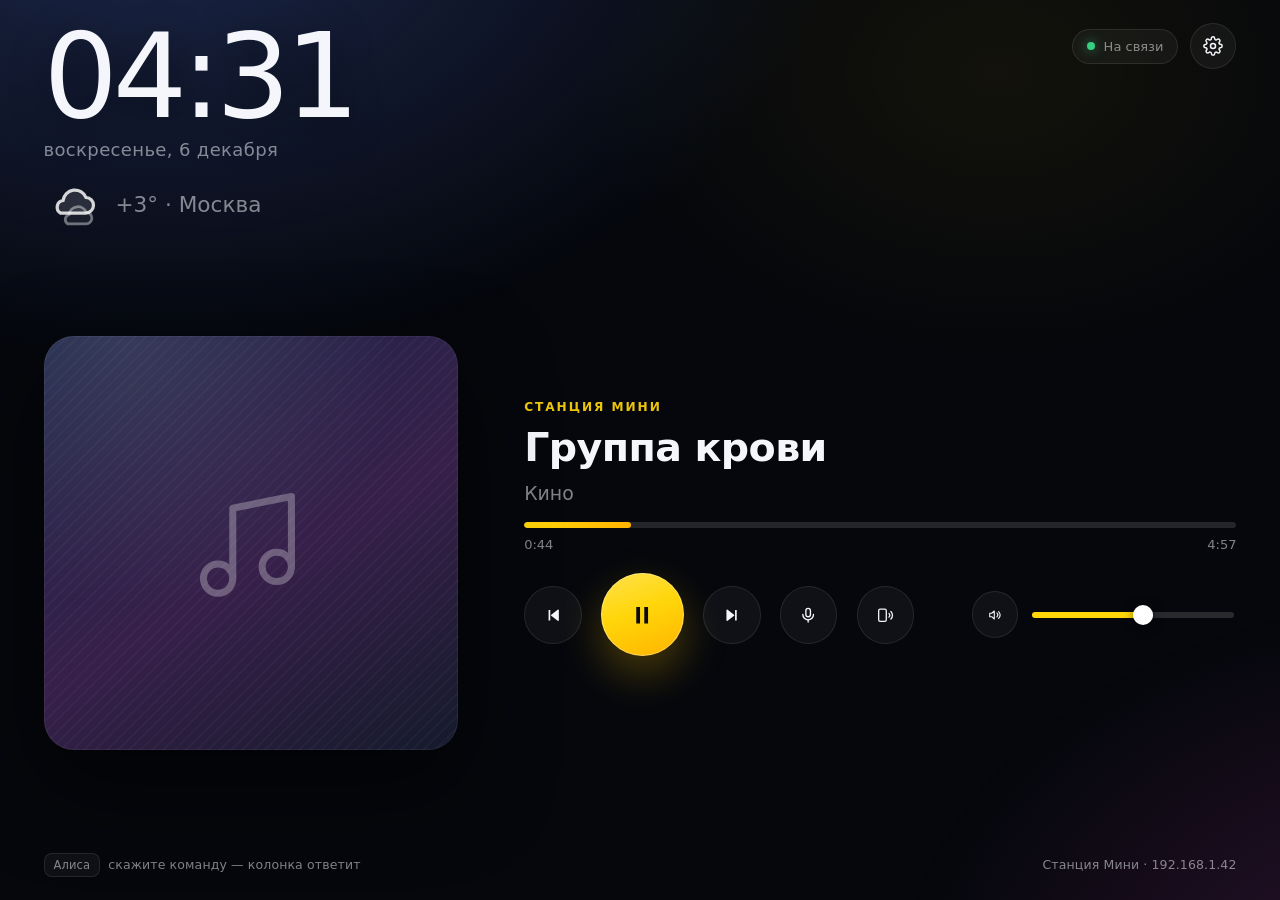
==== theos/index.html @ 94913837 "Add Theos build for iOS 9 (ubuntu runner)" ====
<!doctype html>
<html lang="ru">
<head>
<meta charset="utf-8">
<meta name="viewport" content="width=device-width, initial-scale=1, viewport-fit=cover">
<meta name="color-scheme" content="dark">
<title>Станция</title>
<style>
  :root {
    --bg: #05070c;
    --text: #f4f6fb;
    --muted: rgba(244, 246, 251, .52);
    --line: rgba(255, 255, 255, .09);
    --panel: rgba(255, 255, 255, .045);
    --accent: #ffd60a;
    --accent-2: #ffb300;
    --ok: #35d07f;
    --warn: #ffb020;
    --err: #ff5c5c;
  }
  * { -webkit-tap-highlight-color: transparent; }
  button:focus, input:focus, .round:focus, .iconbtn:focus { outline: none; }
  html, body {
    margin: 0; padding: 0; height: 100%; overflow: hidden;
    background: var(--bg); color: var(--text);
    font-family: -apple-system, "Roboto", "Segoe UI", system-ui, sans-serif;
    user-select: none; -webkit-user-select: none;
  }
  body::before {
    content: ""; position: fixed; inset: 0; pointer-events: none;
    background:
      radial-gradient(1100px 760px at 12% -12%, rgba(48, 68, 130, .55) 0%, transparent 62%),
      radial-gradient(900px 680px at 112% 112%, rgba(96, 36, 92, .45) 0%, transparent 60%),
      radial-gradient(700px 500px at 78% 8%, rgba(255, 214, 10, .06) 0%, transparent 60%);
  }
  /* ---------- weather background ---------- */
  .sky {
    position: fixed; left: 0; top: 0; right: 0; bottom: 0;
    overflow: hidden; pointer-events: none; z-index: 0;
    opacity: 1;
  }
  .sky > div { position: absolute; }
  .sky .sun, .sky .clouds, .sky .rainbox, .sky .snowbox,
  .sky .fogbox, .sky .flash { display: none; }
  .sky.w-sun .sun { display: block; }
  .sky.w-partly .sun, .sky.w-partly .clouds { display: block; }
  .sky.w-cloud .clouds { display: block; }
  .sky.w-rain .clouds, .sky.w-rain .rainbox { display: block; }
  .sky.w-thunder .clouds, .sky.w-thunder .rainbox, .sky.w-thunder .flash { display: block; }
  .sky.w-snow .clouds, .sky.w-snow .snowbox { display: block; }
  .sky.w-fog .fogbox { display: block; }

  .sun {
    width: 50vmax; height: 50vmax; right: -13vmax; top: -17vmax;
    border-radius: 50%;
    background: radial-gradient(circle, rgba(255, 214, 10, .40) 0%, rgba(255, 176, 0, .16) 38%, rgba(255, 176, 0, 0) 68%);
    animation: skySun 9s ease-in-out infinite;
  }
  @keyframes skySun {
    50% { transform: scale(1.07); opacity: .82; }
  }

  .cloud {
    position: absolute;
    width: 58vmax; height: 24vmax; border-radius: 50%;
    background: radial-gradient(ellipse at center,
      rgba(255, 255, 255, .22) 0%,
      rgba(255, 255, 255, .09) 52%,
      rgba(255, 255, 255, 0) 72%);
    animation: skyDrift linear infinite;
  }
  .c1 { top: 2%; left: -60vmax; animation-duration: 110s; }
  .c2 { top: 22%; left: -70vmax; animation-duration: 150s; animation-direction: reverse; opacity: .8; }
  .c3 { top: 46%; left: -65vmax; animation-duration: 190s; opacity: .65; }
  @keyframes skyDrift {
    from { transform: translateX(0); }
    to { transform: translateX(170vmax); }
  }

  .rainbox, .snowbox { left: 0; top: 0; right: 0; bottom: 0; }
  .drop {
    position: absolute; top: -18vh; width: 1.5px; height: 12vh;
    background: linear-gradient(180deg, rgba(150, 200, 255, 0), rgba(150, 200, 255, .55));
    animation: skyFall linear infinite;
  }
  @keyframes skyFall {
    from { transform: translateY(0); }
    to { transform: translateY(130vh); }
  }
  .flake {
    position: absolute; top: -6vh; width: 5px; height: 5px; border-radius: 50%;
    background: rgba(240, 248, 255, .85);
    box-shadow: 0 0 6px rgba(240, 248, 255, .45);
    animation: skySnow linear infinite;
  }
  @keyframes skySnow {
    from { transform: translate(0, 0); }
    to { transform: translate(3vw, 112vh); }
  }

  .fog {
    left: -25vw; width: 150vw; height: 26vh;
    background: linear-gradient(90deg,
      rgba(200, 210, 230, 0) 0%,
      rgba(200, 210, 230, .14) 45%,
      rgba(200, 210, 230, 0) 100%);
    animation: skyFog 26s ease-in-out infinite alternate;
  }
  .f1 { top: 18%; animation-duration: 22s; }
  .f2 { top: 42%; animation-duration: 34s; animation-direction: alternate-reverse; opacity: .7; }
  @keyframes skyFog {
    from { transform: translateX(-4vw); opacity: .45; }
    to { transform: translateX(4vw); opacity: .9; }
  }

  .flash {
    left: 0; top: 0; right: 0; bottom: 0;
    background: #ffffff;
    opacity: 0;
    animation: skyFlash 7.5s steps(1, end) infinite;
  }
  @keyframes skyFlash {
    0%, 90%, 100% { opacity: 0; }
    91% { opacity: .18; }
    92% { opacity: 0; }
    93% { opacity: .12; }
    94% { opacity: 0; }
  }

  .app {
    position: relative; z-index: 2; height: 100%; box-sizing: border-box;
    display: grid; grid-template-rows: auto 1fr auto;
    padding: clamp(18px, 2.6vh, 34px) clamp(20px, 3.4vw, 56px);
    gap: clamp(10px, 1.6vh, 22px);
  }
  /* ---------- header ---------- */
  header { display: flex; align-items: flex-start; justify-content: space-between; gap: 16px; }
  .clock {
    font-size: 104px;
    font-size: clamp(62px, 13vh, 150px); line-height: .92; font-weight: 200;
    letter-spacing: -.045em; font-variant-numeric: tabular-nums;
    text-shadow: 0 8px 40px rgba(0, 0, 0, .45);
  }
  /* ---------- варианты часов ---------- */
  .clock.neon {
    color: #8ef6ff; font-weight: 300; letter-spacing: .01em;
    text-shadow: 0 0 10px rgba(70, 230, 255, .9), 0 0 34px rgba(0, 150, 255, .55),
                 0 0 80px rgba(0, 90, 255, .35);
    animation: neonPulse 4.5s ease-in-out infinite;
  }
  @keyframes neonPulse {
    50% {
      text-shadow: 0 0 14px rgba(120, 245, 255, 1), 0 0 46px rgba(0, 170, 255, .7),
                   0 0 110px rgba(0, 110, 255, .45);
    }
  }
  .clock.mono {
    font-family: "Droid Sans Mono", "Courier New", monospace;
    font-weight: 400; letter-spacing: .06em; color: #c8ffe0;
    text-shadow: 0 0 16px rgba(80, 255, 170, .45);
  }
  .clock.stack { line-height: .78; letter-spacing: -.05em; }
  .clock.stack .stack-m {
    display: block; font-size: .52em; letter-spacing: .02em;
    color: #9fb2cc; margin-top: .06em;
  }
  .clock.flip { display: flex; align-items: center; letter-spacing: 0; margin-bottom: 6px; }
  .clock.flip .flipcard {
    display: inline-block; padding: .04em .13em .08em; border-radius: 14px;
    background: linear-gradient(180deg, #232c3d 0%, #121824 52%, #0b0f17 53%, #161d29 100%);
    border: 1px solid rgba(255, 255, 255, .14);
    box-shadow: inset 0 1px 0 rgba(255, 255, 255, .18), 0 12px 30px rgba(0, 0, 0, .5);
    animation: flipIn .55s ease-out;
  }
  .clock.flip .flipsep { padding: 0 .06em; color: #8b9bb4; }
  @keyframes flipIn {
    from { transform: rotateX(-88deg); opacity: .2; }
    to { transform: rotateX(0); opacity: 1; }
  }
  /* ---------- размер и положение блока времени ---------- */
  header { position: relative; }
  body.pos-center header { -webkit-justify-content: center; justify-content: center; }
  body.pos-center header .topright { position: absolute; right: 0; top: 0; }
  body.pos-center .timebox { text-align: center; }
  body.pos-center .timebox .weather { -webkit-justify-content: center; justify-content: center; }
  body.pos-right header { -webkit-flex-direction: row-reverse; flex-direction: row-reverse; }
  body.pos-right .timebox { text-align: right; }
  body.pos-right .timebox .weather { -webkit-justify-content: flex-end; justify-content: flex-end; }

  body.size-s .timebox .clock { font-size: clamp(44px, 8.4vh, 92px); }
  body.size-l .timebox .clock { font-size: clamp(78px, 17vh, 190px); }
  body.size-s .timebox .date { font-size: clamp(13px, 1.7vh, 17px); }
  body.size-l .timebox .date { font-size: clamp(17px, 2.3vh, 24px); }
  body.size-s .timebox .weather { font-size: clamp(15px, 2vh, 21px); }
  body.size-l .timebox .weather { font-size: clamp(20px, 3vh, 32px); }
  body.size-s .timebox .wicon { width: 48px; height: 48px; }
  body.size-l .timebox .wicon { width: 78px; height: 78px; }
  body.size-s .timebox .clock.flip { font-size: clamp(40px, 7vh, 70px); }
  body.size-l .timebox .clock.flip { font-size: clamp(60px, 11vh, 120px); }
  body.size-s .timebox .clock.stack { font-size: clamp(40px, 8vh, 80px); }
  body.size-l .timebox .clock.stack { font-size: clamp(60px, 12vh, 130px); }

  .chips { display: flex; flex-wrap: wrap; margin: -4px; }  .chip {
    margin: 4px; padding: 9px 16px; border-radius: 999px; cursor: pointer;
    border: 1px solid rgba(255, 255, 255, .16);
    background: rgba(255, 255, 255, .05); color: #e6edf7;
    font: inherit; font-size: 14px;
  }
  .chip.active { background: #ffd60a; border-color: #ffd60a; color: #1b1400; font-weight: 600; }
  .date { margin-top: 8px; color: var(--muted); font-size: clamp(15px, 2vh, 21px); letter-spacing: .02em; }
  .weather { margin-top: 14px; display: flex; align-items: center; gap: 12px; color: var(--muted); font-size: clamp(17px, 2.4vh, 26px); }
  .wicon { width: 60px; height: 60px; flex: none; display: block; }
  .wicon svg { width: 100%; height: 100%; overflow: visible; }
  .wicon .rays { transform-box: view-box; transform-origin: 12px 12px; animation: w-spin 26s linear infinite; }
  .wicon .cloud { transform-box: view-box; transform-origin: 12px 12px; animation: w-float 6s ease-in-out infinite alternate; }
  .wicon .cloud2 { transform-box: view-box; transform-origin: 12px 12px; animation: w-float 8s ease-in-out infinite alternate-reverse; }
  .wicon .drop { animation: w-drop 1.4s linear infinite; }
  .wicon .flake { animation: w-fall 3.2s linear infinite; }
  .wicon .bolt { animation: w-flash 2.6s steps(1, end) infinite; }
  .wicon .mist { animation: w-mist 7s ease-in-out infinite alternate; }
  @keyframes w-spin { to { transform: rotate(360deg); } }
  @keyframes w-float { from { transform: translateY(0); } to { transform: translateY(1.4px); } }
  @keyframes w-drop {
    0% { transform: translateY(-1px); opacity: 0; }
    25% { opacity: 1; }
    100% { transform: translateY(3.5px); opacity: 0; }
  }
  @keyframes w-fall {
    0% { transform: translateY(-1.5px); opacity: 0; }
    30% { opacity: 1; }
    100% { transform: translateY(4px); opacity: 0; }
  }
  @keyframes w-flash { 0%, 55%, 100% { opacity: .2; } 60%, 72% { opacity: 1; } }
  @keyframes w-mist { from { transform: translateX(-1.6px); opacity: .45; } to { transform: translateX(1.6px); opacity: .9; } }
  .topright { display: flex; align-items: center; gap: 12px; }
  .pill {
    display: flex; align-items: center; gap: 9px;
    padding: 9px 14px; border-radius: 999px;
    background: var(--panel); border: 1px solid var(--line);
    font-size: 13px; color: var(--muted); white-space: nowrap;
  }
  .dot { width: 8px; height: 8px; border-radius: 50%; background: #666; box-shadow: 0 0 0 3px rgba(255,255,255,.04); }
  .dot.ready { background: var(--ok); box-shadow: 0 0 12px rgba(53, 208, 127, .7); }
  .dot.busy { background: var(--warn); animation: pulse 1.4s infinite; }
  .dot.err { background: var(--err); }
  @keyframes pulse { 50% { opacity: .35; } }
  .iconbtn {
    width: 46px; height: 46px; border-radius: 50%;
    border: 1px solid var(--line); background: var(--panel); color: var(--text);
    display: grid; place-items: center; cursor: pointer;
    transition: background .2s, transform .12s;
  }
  .iconbtn:active { transform: scale(.93); }
  /* ---------- main ---------- */
  main {
    display: grid; grid-template-columns: minmax(220px, 36%) 1fr;
    gap: clamp(22px, 4vw, 64px); align-items: center; min-height: 0;
    align-content: center;
  }
  .cover {
    position: relative;
    width: 360px;
    width: min(46vh, 44vw, 420px);
    height: 360px;
    height: min(46vh, 44vw, 420px);
    border-radius: clamp(18px, 2.4vw, 30px); overflow: hidden;
    background: linear-gradient(150deg, #1c2547 0%, #37204a 55%, #151a2c 100%);
    box-shadow: 0 34px 90px rgba(0, 0, 0, .6), inset 0 0 0 1px rgba(255,255,255,.05);
    justify-self: start;
  }
  .cover img { position: absolute; inset: 0; width: 100%; height: 100%; object-fit: cover; display: none; }
  .cover .ph {
    position: absolute; inset: 0; display: grid; place-items: center;
    background:
      radial-gradient(120% 120% at 20% 0%, rgba(255,255,255,.10), transparent 55%),
      repeating-linear-gradient(135deg, rgba(255,255,255,.028) 0 2px, transparent 2px 8px);
  }
  .cover .ph svg { width: 34%; height: 34%; opacity: .28; }
  .info { display: flex; flex-direction: column; gap: clamp(10px, 1.4vh, 18px); min-width: 0; max-width: 820px; }
  .device {
    color: var(--accent); font-size: clamp(11px, 1.35vh, 14px); font-weight: 700;
    letter-spacing: .16em; text-transform: uppercase; opacity: .92;
    white-space: nowrap; overflow: hidden; text-overflow: ellipsis;
  }
  h1 {
    margin: 0; font-size: clamp(26px, 4.4vh, 50px); line-height: 1.08; font-weight: 700;
    letter-spacing: -.015em;
    display: -webkit-box; -webkit-line-clamp: 2; -webkit-box-orient: vertical; overflow: hidden;
  }
  .artist {
    color: var(--muted); font-size: clamp(15px, 2.1vh, 23px);
    white-space: nowrap; overflow: hidden; text-overflow: ellipsis;
  }
  .progress { margin-top: clamp(2px, .6vh, 10px); }
  .bar { height: 6px; border-radius: 999px; background: rgba(255,255,255,.12); overflow: hidden; }
  #fill { height: 100%; width: 0; border-radius: 999px; background: linear-gradient(90deg, var(--accent), var(--accent-2)); transition: width .25s linear; }
  .times { display: flex; justify-content: space-between; margin-top: 9px; color: var(--muted); font-size: 13px; font-variant-numeric: tabular-nums; }
  .controls { display: flex; align-items: center; gap: clamp(12px, 1.5vw, 22px); margin-top: clamp(4px, 1vh, 12px); }
  .round {
    width: 60px; height: 60px;
    width: clamp(52px, 6.4vh, 72px); height: clamp(52px, 6.4vh, 72px);
    border-radius: 50%;
    border: 1px solid var(--line); background: var(--panel); color: var(--text);
    display: grid; place-items: center; cursor: pointer;
    transition: transform .1s ease, background .2s ease, border-color .2s;
  }
  .round:hover { background: rgba(255,255,255,.08); }
  .round:active { transform: scale(.93); }
  .round svg { width: 42%; height: 42%; }
  .round.primary {
    width: 88px; height: 88px;
    width: clamp(72px, 9.2vh, 104px); height: clamp(72px, 9.2vh, 104px); border: none;
    background: linear-gradient(160deg, #ffe14d, var(--accent) 45%, var(--accent-2));
    color: #0a0a0a; box-shadow: 0 18px 44px rgba(255, 198, 0, .28), inset 0 0 0 1px rgba(255,255,255,.35);
  }
  .round.primary svg { width: 40%; height: 40%; }
  .round.live {
    border-color: rgba(255, 214, 10, .65);
    box-shadow: 0 0 0 2px rgba(255, 214, 10, .22);
    animation: micpulse 1.5s ease-in-out infinite;
  }
  .round.active {
    border-color: rgba(255, 214, 10, .6);
    color: var(--accent);
    background: rgba(255, 214, 10, .08);
  }
  @keyframes micpulse {
    50% { box-shadow: 0 0 0 9px rgba(255, 214, 10, .05); }
  }
  .voice-hint { min-height: 16px; margin-top: 2px; color: var(--muted); font-size: 12.5px; letter-spacing: .01em;
    white-space: nowrap; overflow: hidden; text-overflow: ellipsis; }
  .volume { display: flex; align-items: center; gap: 12px; margin-left: clamp(18px, 3vw, 44px); flex: 1; max-width: 300px; min-width: 140px; }
  .volume .round { width: 48px; height: 48px; width: clamp(44px, 5.2vh, 54px); height: clamp(44px, 5.2vh, 54px); flex: none; }
  input[type=range] {
    -webkit-appearance: none; appearance: none; flex: 1; height: 6px; border-radius: 999px;
    background: linear-gradient(90deg, var(--accent) 0%, var(--accent) var(--v, 50%), rgba(255,255,255,.14) var(--v, 50%));
    outline: none;
  }
  input[type=range]::-webkit-slider-thumb {
    -webkit-appearance: none; width: 20px; height: 20px; border-radius: 50%;
    background: #fff; box-shadow: 0 2px 12px rgba(0,0,0,.55); cursor: pointer;
  }
  footer { display: flex; align-items: center; justify-content: space-between; gap: 16px; color: var(--muted); font-size: 12.5px; letter-spacing: .01em; }
  .hint { display: flex; align-items: center; gap: 8px; }
  .kbd { padding: 4px 9px; border-radius: 8px; border: 1px solid var(--line); background: var(--panel); font-size: 11.5px; }
  /* ---------- settings ---------- */
  .overlay {
    position: fixed; inset: 0; z-index: 20; display: grid; place-items: center;
    background: rgba(4, 6, 11, .78); backdrop-filter: blur(18px); padding: 20px;
    opacity: 0; pointer-events: none; transition: opacity .18s ease;
  }
  .overlay.open { opacity: 1; pointer-events: auto; }
  .panel {
    position: relative;
    width: min(700px, 94vw); max-height: 90vh; overflow: auto;
    background: #0b0f17; border: 1px solid var(--line); border-radius: 26px;
    padding: clamp(20px, 3vw, 32px); box-shadow: 0 40px 120px rgba(0,0,0,.7);
  }
  .panel h2 { margin: 0 0 4px; font-size: 22px; letter-spacing: -.01em; padding-right: 130px; }
  .panel > p { padding-right: 130px; }
  .panel p { color: var(--muted); font-size: 13.5px; line-height: 1.5; margin: 6px 0 0; }
  .field { margin-top: 18px; }
  .field label { display: block; font-size: 12px; letter-spacing: .1em; text-transform: uppercase; color: var(--muted); margin-bottom: 8px; }
  .field input {
    width: 100%; box-sizing: border-box; padding: 13px 14px; border-radius: 14px;
    border: 1px solid var(--line); background: rgba(255,255,255,.04); color: var(--text);
    font-size: 14px; font-family: ui-monospace, "SF Mono", Consolas, monospace; outline: none;
  }
  .field input:focus { border-color: rgba(255, 214, 10, .5); }
  .row { display: flex; gap: 10px; margin-top: 12px; flex-wrap: wrap; }
  .btn {
    padding: 12px 18px; border-radius: 13px; border: 1px solid var(--line);
    background: rgba(255,255,255,.05); color: var(--text); font-size: 14px; cursor: pointer;
    transition: background .2s, transform .1s;
  }
  .btn:active { transform: scale(.97); }
  .btn.accent { background: linear-gradient(160deg, #ffe14d, var(--accent)); color: #111; border: none; font-weight: 700; }
  .btn.ghost { background: transparent; }
  .devices { margin-top: 14px; display: flex; flex-direction: column; gap: 8px; }
  .dev {
    display: flex; align-items: center; justify-content: space-between; gap: 12px;
    padding: 13px 15px; border-radius: 14px; border: 1px solid var(--line);
    background: rgba(255,255,255,.03); cursor: pointer;
  }
  .dev:hover { background: rgba(255,255,255,.06); }
  .dev .nm { font-size: 14.5px; }
  .dev .pl { color: var(--muted); font-size: 12px; margin-top: 3px; }
  .dev .go { color: var(--accent); font-size: 13px; font-weight: 600; }
  .statusline { margin-top: 16px; font-size: 12.5px; color: var(--muted); line-height: 1.6; font-family: ui-monospace, Consolas, monospace; word-break: break-all; white-space: pre-line; }
  .divider { height: 1px; background: var(--line); margin: 22px 0 6px; }
  .close { position: absolute; top: 18px; right: 18px; }
  @media (max-height: 840px) {
    .panel { padding: 16px 22px; border-radius: 20px; max-height: calc(100vh - 44px); }
    .panel > p { display: none; }
    .panel h2 { font-size: 19px; }
    .panel p { font-size: 12px; }
    .field { margin-top: 8px; }
    .field label { margin-bottom: 4px; font-size: 10.5px; }
    .field input { padding: 8px 12px; }
    .btn { padding: 9px 14px; }
    .row { margin-top: 8px; }
    .devices { gap: 5px; margin-top: 8px; }
    .dev { padding: 8px 12px; }
    .statusline { margin-top: 8px; font-size: 11px; }
    .divider { margin: 10px 0 2px; }
  }
  @media (max-aspect-ratio: 1/1) {
    main {
      grid-template-columns: 1fr; grid-template-rows: auto auto;
      gap: 22px; align-content: center; align-items: center; justify-items: center;
    }
    .cover { width: min(30vh, 54vw); height: min(30vh, 54vw); justify-self: center; }
    .info { width: 100%; max-width: 640px; }
    .volume { max-width: none; }
    footer { display: none; }
  }
</style>
<link rel="stylesheet" href="legacy.css">
<script>
(function () {
  var ok = false;
  try { ok = !!(window.CSS && CSS.supports && CSS.supports("display", "grid")); } catch (e) { }
  if (!ok || /[?&]legacy=1/.test(location.search)) document.documentElement.className += " legacy";
})();
</script>
</head>
<body>
<div class="sky w-none" id="sky">
  <div class="sun"></div>
  <div class="clouds">
    <div class="cloud c1"></div>
    <div class="cloud c2"></div>
    <div class="cloud c3"></div>
  </div>
  <div class="rainbox" id="rainbox"></div>
  <div class="snowbox" id="snowbox"></div>
  <div class="fogbox">
    <div class="fog f1"></div>
    <div class="fog f2"></div>
  </div>
  <div class="flash"></div>
</div>
<div class="app">
  <header>
    <div class="timebox">
      <div class="clock" id="clock">00:00</div>
      <div class="date" id="date">—</div>
      <div class="weather" id="weather" style="display:none">
        <span class="wicon" id="wIco"></span><span id="wText"></span>
      </div>
    </div>
    <div class="topright">
      <div class="pill"><span class="dot" id="dot"></span><span id="statusText">Запуск…</span></div>
      <button class="iconbtn" id="gear" aria-label="Настройки">
        <svg width="20" height="20" viewBox="0 0 24 24" fill="none" stroke="currentColor" stroke-width="1.8" stroke-linecap="round" stroke-linejoin="round">
          <circle cx="12" cy="12" r="3"></circle>
          <path d="M19.4 15a1.65 1.65 0 0 0 .33 1.82l.06.06a2 2 0 1 1-2.83 2.83l-.06-.06a1.65 1.65 0 0 0-1.82-.33 1.65 1.65 0 0 0-1 1.51V21a2 2 0 1 1-4 0v-.09A1.65 1.65 0 0 0 9 19.4a1.65 1.65 0 0 0-1.82.33l-.06.06a2 2 0 1 1-2.83-2.83l.06-.06a1.65 1.65 0 0 0 .33-1.82 1.65 1.65 0 0 0-1.51-1H3a2 2 0 1 1 0-4h.09A1.65 1.65 0 0 0 4.6 9a1.65 1.65 0 0 0-.33-1.82l-.06-.06a2 2 0 1 1 2.83-2.83l.06.06a1.65 1.65 0 0 0 1.82.33H9a1.65 1.65 0 0 0 1-1.51V3a2 2 0 1 1 4 0v.09a1.65 1.65 0 0 0 1 1.51 1.65 1.65 0 0 0 1.82-.33l.06-.06a2 2 0 1 1 2.83 2.83l-.06.06a1.65 1.65 0 0 0-.33 1.82V9a1.65 1.65 0 0 0 1.51 1H21a2 2 0 1 1 0 4h-.09a1.65 1.65 0 0 0-1.51 1z"></path>
        </svg>
      </button>
    </div>
  </header>

  <main>
    <div class="cover">
      <div class="ph" id="ph">
        <svg viewBox="0 0 24 24" fill="none" stroke="white" stroke-width="1.2" stroke-linecap="round" stroke-linejoin="round">
          <path d="M9 18V6l10-2v12"></path>
          <circle cx="6.5" cy="18" r="2.5"></circle>
          <circle cx="16.5" cy="16" r="2.5"></circle>
        </svg>
      </div>
      <img id="cover" alt="">
    </div>

    <section class="info">
      <div class="device" id="deviceName">Яндекс Станция</div>
      <h1 id="title">Ничего не играет</h1>
      <div class="artist" id="artist">Скажите «Алиса, включи музыку»</div>

      <div class="progress">
        <div class="bar"><div id="fill"></div></div>
        <div class="times"><span id="pos">0:00</span><span id="dur">0:00</span></div>
      </div>

      <div class="controls">
        <button class="round" id="prev" aria-label="Предыдущий трек">
          <svg viewBox="0 0 24 24" fill="currentColor"><path d="M6 5h2.2v14H6zM19.5 5.6v12.8c0 .8-.9 1.3-1.6.8l-8.4-6.4a1 1 0 0 1 0-1.6l8.4-6.4c.7-.5 1.6 0 1.6.8z"/></svg>
        </button>
        <button class="round primary" id="play" aria-label="Играть или пауза">
          <svg id="icoPlay" viewBox="0 0 24 24" fill="currentColor"><path d="M8 5.3v13.4c0 .9 1 1.4 1.7.9l10-6.7a1.1 1.1 0 0 0 0-1.8l-10-6.7A1.1 1.1 0 0 0 8 5.3z"/></svg>
          <svg id="icoPause" viewBox="0 0 24 24" fill="currentColor" style="display:none"><path d="M7 5h3.2v14H7zM13.8 5H17v14h-3.2z"/></svg>
        </button>
        <button class="round" id="next" aria-label="Следующий трек">
          <svg viewBox="0 0 24 24" fill="currentColor"><path d="M15.8 5H18v14h-2.2zM4.5 5.6v12.8c0 .8.9 1.3 1.6.8l8.4-6.4a1 1 0 0 0 0-1.6L6.1 4.8c-.7-.5-1.6 0-1.6.8z"/></svg>
        </button>
        <button class="round" id="mic" aria-label="Голосовая команда">
          <svg viewBox="0 0 24 24" fill="none" stroke="currentColor" stroke-width="1.8" stroke-linecap="round" stroke-linejoin="round">
            <rect x="9" y="3" width="6" height="11" rx="3"></rect>
            <path d="M5 11a7 7 0 0 0 14 0"></path>
            <path d="M12 18v3"></path>
          </svg>
        </button>
        <button class="round" id="route" aria-label="Звук: колонка или планшет">
          <svg viewBox="0 0 24 24" fill="none" stroke="currentColor" stroke-width="1.7" stroke-linecap="round" stroke-linejoin="round">
            <rect x="3.5" y="4" width="10" height="16" rx="2"></rect>
            <path d="M17 9.5a3.5 3.5 0 0 1 0 5"></path>
            <path d="M19.5 7a7 7 0 0 1 0 10"></path>
          </svg>
        </button>

        <div class="volume">
          <button class="round" id="mute" aria-label="Выключить звук">
            <svg viewBox="0 0 24 24" fill="none" stroke="currentColor" stroke-width="1.9" stroke-linecap="round" stroke-linejoin="round">
              <path d="M11 5 6.5 9H3v6h3.5L11 19z"></path>
              <path d="M15.5 8.5a5 5 0 0 1 0 7"></path>
              <path d="M18.5 6a9 9 0 0 1 0 12" id="wave2"></path>
            </svg>
          </button>
          <input id="vol" type="range" min="0" max="100" value="50" aria-label="Громкость">
        </div>
      </div>
      <div class="voice-hint" id="voiceHint"></div>
    </section>
  </main>

  <footer>
    <div class="hint"><span class="kbd">Алиса</span><span id="hintText">скажите команду — колонка ответит</span></div>
    <div id="netInfo">—</div>
  </footer>
</div>

<div class="overlay" id="overlay">
  <div class="panel">
    <button class="btn ghost close" id="closeOverlay">Закрыть</button>
    <h2>Подключение</h2>
    <p>Пульт работает напрямую с колонкой по локальной сети. Нужен OAuth-токен Яндекса — он хранится только на планшете.</p>

    <div class="field">
      <label>Токен доступа</label>
      <input id="tokenInput" type="password" placeholder="вставьте access_token" autocomplete="off" spellcheck="false">
      <div class="row">
        <button class="btn" id="openOauth">Открыть страницу Яндекса</button>
        <button class="btn accent" id="saveToken">Сохранить токен</button>
      </div>
      <p>После входа скопируйте из адресной строки значение после <b>access_token=</b> до <b>&amp;</b>.</p>
    </div>

    <div class="divider"></div>

    <div class="field">
      <label>Колонка</label>
      <div class="devices" id="devices"></div>
      <div class="row">
        <button class="btn" id="refresh">Обновить список</button>
        <button class="btn ghost" id="showHost">IP вручную</button>
      </div>
    </div>

    <div class="field hostblock" id="hostBlock" style="display:none">
      <label>IP-адрес колонки</label>
      <input id="hostInput" type="text" placeholder="192.168.1.42" autocomplete="off" spellcheck="false">
      <div class="row">
        <button class="btn" id="saveHost">Сохранить адрес</button>
        <button class="btn ghost" id="autoHost">Искать автоматически</button>
      </div>
    </div>

    <div class="field">
      <label>Город для погоды</label>
      <input id="cityInput" type="text" placeholder="определять автоматически" autocomplete="off" spellcheck="false">
      <div class="row">
        <button class="btn" id="saveCity">Сохранить город</button>
      </div>
    </div>

    <div class="field">
      <label>Стиль часов</label>
      <div class="chips" id="clockChips">
        <button class="chip" data-clock="classic">Классика</button>
        <button class="chip" data-clock="neon">Неон</button>
        <button class="chip" data-clock="mono">Моно</button>
        <button class="chip" data-clock="stack">Вертикальные</button>
        <button class="chip" data-clock="flip">Флип</button>
      </div>
    </div>

    <div class="field">
      <label>Размер часов</label>
      <div class="chips" id="sizeChips">
        <button class="chip" data-size="s">Мелкий</button>
        <button class="chip" data-size="m">Средний</button>
        <button class="chip" data-size="l">Крупный</button>
      </div>
    </div>

    <div class="field">
      <label>Расположение</label>
      <div class="chips" id="posChips">
        <button class="chip" data-pos="left">Слева</button>
        <button class="chip" data-pos="center">По центру</button>
        <button class="chip" data-pos="right">Справа</button>
      </div>
    </div>

    <div class="field">
      <label>Голос</label>
      <div class="row">
        <button class="btn" id="wakeBtn">Слушать «Алису» постоянно</button>
      </div>
      <div class="row" id="quickCmds">
        <button class="btn" data-cmd="включи видео">Видео</button>
        <button class="btn" data-cmd="пауза">Пауза</button>
        <button class="btn" data-cmd="продолжи">Продолжи</button>
        <button class="btn" data-cmd="громче">Громче</button>
        <button class="btn" data-cmd="тише">Тише</button>
      </div>
      <p>Планшет слушает микрофоном и отправляет команды колонке — как будто вы сказали их Алисе.</p>
    </div>

    <div class="field">
      <label>Команда Алисе текстом</label>
      <input id="cmdInput" type="text" placeholder="например, включи видео" autocomplete="off" spellcheck="false">
      <div class="row">
        <button class="btn" id="sendCmd">Отправить</button>
      </div>
    </div>

    <div class="statusline" id="statusline">—</div>
  </div>
</div>

<script>
(function () {
  "use strict";
  var bridge = window.Station || null;
  var mockMode = !bridge || /[?&]mock=1/.test(location.search);

  // ------------------------------------------------------------- mock
  var mockPos = 42, mockAt = Date.now();
  var mockState = {
    status: "ready", error: "", tokenSet: true, deviceId: "mock-device",
    deviceName: "Станция Мини", host: "192.168.1.42", playing: true, volume: 0.55,
    title: "Группа крови", artist: "Кино", cover: "",
    progress: mockPos, duration: 297, alice: "IDLE",
    weather: { ok: true, temp: 3, code: 119, city: "Москва", manualCity: "" },
    voice: { status: "ready", progress: 100, error: "", partial: "", listening: false, ready: true, wake: false },
    audio: { mode: "station", error: "", playing: false, trackId: "" },
    devices: [{ id: "mock-device", name: "Станция Мини", platform: "yandexmini_2" }]
  };
  var wcodeMatch = /[?&]wcode=(\d+)/.exec(location.search);
  if (wcodeMatch) mockState.weather.code = parseInt(wcodeMatch[1], 10);
  var mock = {
    state: function () {
      if (mockState.playing) mockState.progress = mockPos + (Date.now() - mockAt) / 1000;
      if (mockState.progress > mockState.duration) mockState.progress = 0;
      return JSON.stringify(mockState);
    },
    action: function (what, value) {
      if (what === "playPause") {
        if (mockState.playing) { mockPos = mockState.progress; mockState.playing = false; }
        else { mockAt = Date.now(); mockState.playing = true; }
      } else if (what === "next") { mockPos = 0; mockAt = Date.now(); mockState.title = "Звезда по имени Солнце"; }
      else if (what === "prev") { mockPos = 0; mockAt = Date.now(); mockState.title = "Группа крови"; }
      else if (what === "volume") { mockState.volume = parseFloat(value); }
      else if (what === "mute") { mockState.volume = mockState.volume > 0 ? 0 : 0.55; }
      else if (what === "audioMode") { mockState.audio.mode = value; }
    },
    config: function () { return JSON.stringify({ token: "mock", deviceId: "mock-device", platform: "yandexmini_2", name: "Станция Мини", host: "192.168.1.42", port: 1961 }); },
    weatherConfig: function () { return JSON.stringify({ ok: true, manualCity: "" }); },
    setCity: function () {},
    voiceToggle: function () { mockState.voice.listening = !mockState.voice.listening; },
    setWake: function (v) { mockState.voice.wake = !!v; mockState.voice.listening = !!v; },
    sendText: function () {},
    saveConfig: function () {},
    oauthUrl: function () { return "https://oauth.yandex.ru/authorize?response_type=token&client_id=23cabbbdc6cd418abb4b39c32c41195d"; },
    openUrl: function (u) { window.open(u, "_blank"); }
  };
  var api = mockMode ? mock : bridge;

  var $ = function (id) { return document.getElementById(id); };

  // фоновая погода: капли и снежинки создаём один раз, показываем по классу
  var skyBuilt = false;
  var lastSky = "";
  function buildSky() {
    if (skyBuilt) return;
    skyBuilt = true;
    var legacy = document.documentElement.className.indexOf("legacy") >= 0;
    var rain = $("rainbox"), snow = $("snowbox");
    var nRain = legacy ? 18 : 40;
    var nSnow = legacy ? 16 : 28;
    var i, d;
    for (i = 0; i < nRain; i++) {
      d = document.createElement("div");
      d.className = "drop";
      d.style.left = (Math.random() * 100) + "%";
      d.style.height = (8 + Math.random() * 10) + "vh";
      d.style.animationDuration = (0.7 + Math.random() * 0.7) + "s";
      d.style.animationDelay = (-Math.random() * 2) + "s";
      d.style.opacity = (0.35 + Math.random() * 0.45).toFixed(2);
      rain.appendChild(d);
    }
    for (i = 0; i < nSnow; i++) {
      d = document.createElement("div");
      d.className = "flake";
      var sz = 3 + Math.random() * 3;
      d.style.left = (Math.random() * 100) + "%";
      d.style.width = sz + "px";
      d.style.height = sz + "px";
      d.style.animationDuration = (6 + Math.random() * 6) + "s";
      d.style.animationDelay = (-Math.random() * 10) + "s";
      d.style.opacity = (0.4 + Math.random() * 0.5).toFixed(2);
      snow.appendChild(d);
    }
  }

  function updateSky(kind) {
    var k = kind || "none";
    if (k === lastSky) return;
    lastSky = k;
    buildSky();
    $("sky").className = "sky w-" + k;
  }

  var st = { status: "idle", playing: false, volume: 0.5, progress: 0, duration: 0, devices: [] };
  var posBase = 0, posAt = 0, dragging = false, lastCover = "";
  var username = "";

  // ------------------------------------------------------------- clock
  var MONTHS = ["января", "февраля", "марта", "апреля", "мая", "июня", "июля", "августа", "сентября", "октября", "ноября", "декабря"];
  var DAYS = ["воскресенье", "понедельник", "вторник", "среда", "четверг", "пятница", "суббота"];

  function two(n) { return n < 10 ? "0" + n : "" + n; }

  var clockStyle = "classic";
  try { clockStyle = localStorage.getItem("clockStyle") || "classic"; } catch (e) { }
  try {
    var cq = /[?&]clock=([a-z]+)/.exec(location.search);
    if (cq) clockStyle = cq[1];
  } catch (e) { }
  var lastFlip = "", lastStack = "";

  function applyClockStyle() {
    var c = $("clock");
    c.className = "clock" + (clockStyle === "classic" ? "" : " " + clockStyle);
    var chips = document.querySelectorAll("#clockChips .chip");
    for (var i = 0; i < chips.length; i++) {
      var on = chips[i].getAttribute("data-clock") === clockStyle;
      chips[i].className = "chip" + (on ? " active" : "");
    }
  }

  function setClockStyle(s) {
    clockStyle = s;
    lastFlip = "";
    lastStack = "";
    try { localStorage.setItem("clockStyle", s); } catch (e) { }
    applyClockStyle();
    tickClock();
  }

  function tickClock() {
    var d = new Date();
    var hh = two(d.getHours()), mm = two(d.getMinutes());
    var c = $("clock");
    if (clockStyle === "mono") {
      c.textContent = hh + ":" + mm + ":" + two(d.getSeconds());
    } else if (clockStyle === "stack") {
      var sk = hh + ":" + mm;
      if (sk !== lastStack) {
        lastStack = sk;
        c.innerHTML = hh + '<span class="stack-m">' + mm + "</span>";
      }
    } else if (clockStyle === "flip") {
      var fk = hh + mm;
      if (fk !== lastFlip) {
        lastFlip = fk;
        c.innerHTML = '<span class="flipcard">' + hh + '</span><span class="flipsep">:</span><span class="flipcard">' + mm + "</span>";
      }
    } else {
      c.textContent = hh + ":" + mm;
    }
    $("date").textContent = DAYS[d.getDay()] + ", " + d.getDate() + " " + MONTHS[d.getMonth()];
  }
  applyClockStyle();
  setInterval(tickClock, 1000);
  tickClock();

  var clockChips = document.querySelectorAll("#clockChips .chip");
  for (var ci = 0; ci < clockChips.length; ci++) {
    clockChips[ci].onclick = function () {
      setClockStyle(this.getAttribute("data-clock"));
    };
  }

  var clockSize = "m", clockPos = "left";
  try { clockSize = localStorage.getItem("clockSize") || "m"; } catch (e) { }
  try { clockPos = localStorage.getItem("clockPos") || "left"; } catch (e) { }
  try {
    var sq = /[?&]size=([a-z]+)/.exec(location.search);
    if (sq) clockSize = sq[1];
    var pq = /[?&]pos=([a-z]+)/.exec(location.search);
    if (pq) clockPos = pq[1];
  } catch (e) { }

  function markChips(id, attr, val) {
    var list = document.querySelectorAll("#" + id + " .chip");
    for (var i = 0; i < list.length; i++) {
      var on = list[i].getAttribute(attr) === val;
      list[i].className = "chip" + (on ? " active" : "");
    }
  }

  function applyLayout() {
    var b = document.body;
    if (b) {
      var cls = (b.className || "").replace(/\bsize-[a-z]+\b/g, "").replace(/\bpos-[a-z]+\b/g, "");
      cls = cls.replace(/\s+/g, " ").replace(/^\s+|\s+$/g, "");
      b.className = (cls ? cls + " " : "") + "size-" + clockSize + " pos-" + clockPos;
    }
    markChips("sizeChips", "data-size", clockSize);
    markChips("posChips", "data-pos", clockPos);
  }

  function setClockSize(s) {
    clockSize = s;
    try { localStorage.setItem("clockSize", s); } catch (e) { }
    applyLayout();
  }

  function setClockPos(p) {
    clockPos = p;
    try { localStorage.setItem("clockPos", p); } catch (e) { }
    applyLayout();
  }

  applyLayout();

  var sizeChips = document.querySelectorAll("#sizeChips .chip");
  for (var si = 0; si < sizeChips.length; si++) {
    sizeChips[si].onclick = function () {
      setClockSize(this.getAttribute("data-size"));
    };
  }
  var posChips = document.querySelectorAll("#posChips .chip");
  for (var pi = 0; pi < posChips.length; pi++) {
    posChips[pi].onclick = function () {
      setClockPos(this.getAttribute("data-pos"));
    };
  }

  // ------------------------------------------------------------- state
  function poll() {
    var raw;
    try { raw = api.state(); } catch (e) { raw = ""; }
    if (raw) {
      try {
        var next = JSON.parse(raw);
        if (next.status === "ready" || next.title || next.playing) { }
        st = next;
      } catch (e) { }
    }
    render();
    setTimeout(poll, 250);
  }

  function fmt(sec) {    sec = Math.max(0, Math.floor(sec || 0));
    var m = Math.floor(sec / 60), s = sec % 60;
    if (m >= 60) { var h = Math.floor(m / 60); return h + ":" + two(m % 60) + ":" + two(s); }
    return m + ":" + two(s);
  }

  function currentPos() {
    if (!st.playing) return st.progress || 0;
    var p = (st.progress || 0) + (Date.now() - posAt) / 1000;
    if (st.duration && p > st.duration) p = st.duration;
    return p;
  }

  var RAIN = [176, 263, 266, 293, 296, 299, 302, 305, 308, 353, 356, 359];
  var SNOW = [179, 182, 185, 227, 230, 320, 323, 326, 329, 332, 335, 338, 368, 371];

  function weatherKind(code) {
    if (code === 113) return "sun";
    if (code === 116) return "partly";
    if (code === 119 || code === 122) return "cloud";
    if (code === 143 || code === 248 || code === 260) return "fog";
    if (RAIN.indexOf(code) >= 0) return "rain";
    if (SNOW.indexOf(code) >= 0) return "snow";
    if (code === 200 || code === 386 || code === 389) return "thunder";
    return "cloud";
  }

  var SCENES = {
    sun: '<svg viewBox="0 0 24 24" fill="none" stroke="#ffd60a" stroke-width="1.5" stroke-linecap="round">' +
      '<g class="rays"><path d="M12 2.6v2.1M12 19.3v2.1M2.6 12h2.1M19.3 12h2.1M5.2 5.2l1.5 1.5M17.3 17.3l1.5 1.5M18.8 5.2l-1.5 1.5M6.7 17.3l-1.5 1.5"/></g>' +
      '<circle cx="12" cy="12" r="4.3" fill="#ffd60a" stroke="none"/></svg>',
    partly: '<svg viewBox="0 0 24 24" fill="none" stroke-linecap="round">' +
      '<g stroke="#ffd60a" stroke-width="1.4"><circle cx="8.6" cy="8.6" r="3" fill="#ffd60a" stroke="none"/>' +
      '<path d="M8.6 2.6v1.5M2.6 8.6h1.5M4.3 4.3l1.1 1.1M12.9 4.3l-1.1 1.1" opacity=".9"/></g>' +
      '<path class="cloud" d="M8.4 18.4h8.4a2.9 2.9 0 0 0 .2-5.8 4.3 4.3 0 0 0-8.2 1.1 2.5 2.5 0 0 0-.4 4.7z" fill="rgba(255,255,255,.14)" stroke="rgba(255,255,255,.85)" stroke-width="1.2"/></svg>',
    cloud: '<svg viewBox="0 0 24 24" fill="none">' +
      '<path class="cloud" d="M6.6 15.6h10a3.1 3.1 0 0 0 .2-6.2 4.8 4.8 0 0 0-9.2 1.2 2.7 2.7 0 0 0-1 5z" fill="rgba(255,255,255,.12)" stroke="rgba(255,255,255,.82)" stroke-width="1.3"/>' +
      '<path class="cloud2" d="M9.4 19.9h7.4a2.3 2.3 0 0 0 .1-4.6 3.6 3.6 0 0 0-6.9 1 2 2 0 0 0-.6 3.6z" fill="rgba(255,255,255,.06)" stroke="rgba(255,255,255,.4)" stroke-width="1.1"/></svg>',
    rain: '<svg viewBox="0 0 24 24" fill="none">' +
      '<path d="M6.8 14.6h9.8a3 3 0 0 0 .2-6 4.6 4.6 0 0 0-8.9 1.2 2.6 2.6 0 0 0-1.1 4.8z" fill="rgba(255,255,255,.12)" stroke="rgba(255,255,255,.85)" stroke-width="1.2"/>' +
      '<g stroke="#7cc4ff" stroke-width="1.7" stroke-linecap="round">' +
      '<path class="drop" style="animation-delay:-.1s" d="M8.7 16.7l-.6 2.1"/>' +
      '<path class="drop" style="animation-delay:-.6s" d="M12 16.7l-.6 2.1"/>' +
      '<path class="drop" style="animation-delay:-1.1s" d="M15.3 16.7l-.6 2.1"/></g></svg>',
    snow: '<svg viewBox="0 0 24 24" fill="none">' +
      '<path d="M6.8 14.6h9.8a3 3 0 0 0 .2-6 4.6 4.6 0 0 0-8.9 1.2 2.6 2.6 0 0 0-1.1 4.8z" fill="rgba(255,255,255,.12)" stroke="rgba(255,255,255,.85)" stroke-width="1.2"/>' +
      '<g fill="#dff3ff"><circle class="flake" style="animation-delay:-.2s" cx="8.7" cy="17.6" r="1"/>' +
      '<circle class="flake" style="animation-delay:-1.2s" cx="12" cy="17.6" r="1"/>' +
      '<circle class="flake" style="animation-delay:-2.2s" cx="15.3" cy="17.6" r="1"/></g></svg>',
    thunder: '<svg viewBox="0 0 24 24" fill="none">' +
      '<path d="M6.8 14.2h9.8a3 3 0 0 0 .2-6 4.6 4.6 0 0 0-8.9 1.2 2.6 2.6 0 0 0-1.1 4.8z" fill="rgba(255,255,255,.12)" stroke="rgba(255,255,255,.85)" stroke-width="1.2"/>' +
      '<path class="bolt" d="M12.7 14.9l-2.6 4h2l-1 2.8 3.1-4.2h-1.9l1.2-2.6z" fill="#ffd60a"/></svg>',
    fog: '<svg viewBox="0 0 24 24" fill="none" stroke="rgba(255,255,255,.7)" stroke-width="1.5" stroke-linecap="round">' +
      '<path class="mist" style="animation-delay:-.2s" d="M4.2 9.4h13.2"/>' +
      '<path class="mist" style="animation-delay:-1.2s" d="M6.4 13h13.4"/>' +
      '<path class="mist" style="animation-delay:-2.2s" d="M4.8 16.6h10.8"/></svg>'
  };

  var lastWeatherKind = "";

  function render() {
    // status pill
    var map = {
      ready: ["На связи", "ready"],
      connecting: ["Подключаюсь…", "busy"],
      discovering: ["Ищу колонку…", "busy"],
      loading: ["Загружаю колонки…", "busy"],
      no_host: ["Колонка не в сети", "err"],
      no_token: ["Нужен токен", "err"],
      bad_token: ["Токен не подошёл", "err"],
      no_device: ["Выберите колонку", "err"],
      error: ["Ошибка", "err"],
      idle: ["Ожидание", ""]
    };
    var m = map[st.status] || [st.status, ""];
    $("statusText").textContent = m[0];
    $("dot").className = "dot " + m[1];

    var w = st.weather || {};
    if (w.ok) {
      $("weather").style.display = "flex";
      var kind = weatherKind(w.code);
      updateSky(kind);
      if (kind !== lastWeatherKind) {
        lastWeatherKind = kind;
        $("wIco").innerHTML = SCENES[kind] || SCENES.cloud;
      }
      var t = w.temp > 0 ? "+" + w.temp : "" + w.temp;
      $("wText").textContent = t + "° · " + (w.city || "");
    } else {
      $("weather").style.display = "none";
      updateSky("none");
    }

    var voice = st.voice || {};
    $("mic").className = "round" + (voice.listening ? " live" : "");
    var vh = "";
    if (voice.status === "loading" && voice.pending) {
      vh = "Готовлю модель распознавания…";
    } else if (voice.listening) {
      vh = "Слушаю…" + (voice.partial ? " " + voice.partial : "");
    } else if (voice.wake) {
      vh = "Жду «Алису»";
    } else if (voice.error) {
      vh = voice.error;
    }
    var audio = st.audio || {};
    $("route").className = "round" + (audio.mode === "tablet" ? " active" : "");
    if (!vh && audio.mode === "tablet") vh = "Звук на планшете";
    if (!vh && audio.error) vh = audio.error;
    $("voiceHint").textContent = vh;
    if (overlayOpen) {
      $("wakeBtn").textContent = voice.wake
        ? "Выключить постоянное слушание"
        : "Слушать «Алису» постоянно";
    }

    $("deviceName").textContent = st.deviceName || "Яндекс Станция";
    $("title").textContent = st.title || "Ничего не играет";
    $("artist").textContent = st.artist || (st.playing ? "" : "Скажите «Алиса, включи музыку»");

    // progress
    var pos = currentPos();
    var dur = st.duration || 0;
    $("fill").style.width = dur ? Math.min(100, (pos / dur) * 100) + "%" : "0%";
    $("pos").textContent = fmt(pos);
    $("dur").textContent = fmt(dur);

    // play icon
    $("icoPlay").style.display = st.playing ? "none" : "";
    $("icoPause").style.display = st.playing ? "" : "none";

    // cover
    var cover = st.cover || "";
    if (cover !== lastCover) {
      lastCover = cover;
      if (cover) {
        var img = $("cover");
        img.onload = function () { img.style.display = "block"; $("ph").style.display = "none"; };
        img.onerror = function () { img.style.display = "none"; $("ph").style.display = "grid"; };
        img.src = cover;
      } else {
        $("cover").style.display = "none";
        $("ph").style.display = "grid";
      }
    }

    // volume
    if (!dragging) {
      var v = Math.round((st.volume || 0) * 100);
      $("vol").value = v;
      try { $("vol").style.setProperty("--v", v + "%"); } catch (e) { }
    }

    // footer
    $("netInfo").textContent = st.host ? (st.deviceName || "колонка") + " · " + st.host : "локальная сеть";

    // settings status line
    if (overlayOpen) {
      var line = "статус: " + st.status;
      if (st.error) line += "\nошибка: " + st.error;
      if (st.host) line += "\nадрес: " + st.host + ":1961";
      if (st.alice) line += "\nалиса: " + st.alice;
      $("statusline").textContent = line;
      renderDevices();
    }
  }

  // ------------------------------------------------------------- settings
  var overlayOpen = false;
  function openOverlay() {
    overlayOpen = true;
    $("overlay").classList.add("open");
    try {
      var cfg = JSON.parse(api.config());
      if (cfg.token) $("tokenInput").value = cfg.token;
      if (cfg.host) $("hostInput").value = cfg.host;
      if (api.weatherConfig) {
        var wc = JSON.parse(api.weatherConfig());
        if (wc.manualCity) $("cityInput").value = wc.manualCity;
      }
    } catch (e) { }
  }
  function closeOverlay() {
    overlayOpen = false;
    $("overlay").classList.remove("open");
  }

  var renderedDevices = "";
  function renderDevices() {
    var list = st.devices || [];
    var key = JSON.stringify([list, st.deviceId, st.deviceName, st.host]);
    if (key === renderedDevices) return;
    renderedDevices = key;
    var box = $("devices");
    box.innerHTML = "";
    if (!list.length) {
      if (st.deviceId) {
        var cur = document.createElement("div");
        cur.className = "dev";
        cur.innerHTML = '<div><div class="nm"></div><div class="pl"></div></div><div class="go">Подключено</div>';
        cur.querySelector(".nm").textContent = st.deviceName || "Колонка";
        cur.querySelector(".pl").textContent = (st.host || "") + (st.host ? ":1961" : "");
        box.appendChild(cur);
      } else {
        var empty = document.createElement("div");
        empty.className = "dev";
        empty.innerHTML = '<div><div class="nm">Колонки не найдены</div><div class="pl">проверьте токен и нажмите «Обновить список»</div></div>';
        box.appendChild(empty);
      }
      return;
    }
    list.forEach(function (d) {
      var el = document.createElement("div");
      el.className = "dev";
      var pid = d.id || d.device_id || "";
      var nm = d.name || "Станция";
      var pl = d.platform || "";
      el.innerHTML = '<div><div class="nm"></div><div class="pl"></div></div><div class="go">Подключить</div>';
      el.querySelector(".nm").textContent = nm;
      el.querySelector(".pl").textContent = pl + (pid ? " · " + pid : "");
      el.addEventListener("click", function () {
        api.saveConfig(JSON.stringify({ deviceId: pid, platform: pl, name: nm, host: "" }));
        closeOverlay();
      });
      box.appendChild(el);
    });
  }

  // ------------------------------------------------------------- events
  $("gear").addEventListener("click", openOverlay);
  $("closeOverlay").addEventListener("click", function () {
    if (st.tokenSet === false) return; // без токена не закрываем
    closeOverlay();
  });
  $("overlay").addEventListener("click", function (e) {
    if (e.target === $("overlay") && st.tokenSet !== false) closeOverlay();
  });
  $("openOauth").addEventListener("click", function () { api.openUrl(api.oauthUrl()); });
  $("saveToken").addEventListener("click", function () {
    var t = $("tokenInput").value.trim();
    if (!t) return;
    api.saveConfig(JSON.stringify({ token: t }));
    api.action("refresh", "");
    setTimeout(function () { if (st.status === "no_token") openOverlay(); }, 400);
  });
  $("refresh").addEventListener("click", function () { api.action("refresh", ""); });
  $("showHost").addEventListener("click", function () {
    var block = $("hostBlock");
    block.style.display = block.style.display === "none" ? "block" : "none";
  });
  $("saveHost").addEventListener("click", function () {
    var h = $("hostInput").value.trim();
    if (!h) return;
    api.saveConfig(JSON.stringify({ host: h }));
  });
  $("saveCity").addEventListener("click", function () {
    if (api.setCity) api.setCity($("cityInput").value.trim());
  });
  $("autoHost").addEventListener("click", function () {
    api.saveConfig(JSON.stringify({ host: "" }));
    $("hostInput").value = "";
  });

  $("mic").addEventListener("click", function () {
    if (api.voiceToggle) api.voiceToggle();
  });
  $("route").addEventListener("click", function () {
    var cur = (st.audio && st.audio.mode) || "station";
    api.action("audioMode", cur === "tablet" ? "station" : "tablet");
  });
  $("wakeBtn").addEventListener("click", function () {
    if (api.setWake) api.setWake(!(st.voice && st.voice.wake));
  });
  $("sendCmd").addEventListener("click", function () {
    var v = $("cmdInput").value.trim();
    if (v && api.sendText) api.sendText(v);
  });
  Array.prototype.forEach.call(document.querySelectorAll("[data-cmd]"), function (b) {
    b.addEventListener("click", function () {
      if (api.sendText) api.sendText(b.getAttribute("data-cmd"));
    });
  });
  $("play").addEventListener("click", function () { api.action("playPause", ""); });
  $("next").addEventListener("click", function () { api.action("next", ""); });
  $("prev").addEventListener("click", function () { api.action("prev", ""); });
  $("mute").addEventListener("click", function () { api.action("mute", ""); });

  var vol = $("vol");
  vol.addEventListener("input", function () {
    dragging = true;
    try { vol.style.setProperty("--v", vol.value + "%"); } catch (e) { }
  });
  vol.addEventListener("change", function () {
    dragging = false;
    api.action("volume", String(vol.value / 100));
  });

  document.addEventListener("keydown", function (e) {
    if (e.key === " " || e.code === "Space") { e.preventDefault(); api.action("playPause", ""); }
    else if (e.key === "ArrowRight") api.action("next", "");
    else if (e.key === "ArrowLeft") api.action("prev", "");
    else if (e.key === "ArrowUp") api.action("volume", String(Math.min(1, (st.volume || 0) + 0.1)));
    else if (e.key === "ArrowDown") api.action("volume", String(Math.max(0, (st.volume || 0) - 0.1)));
  });

  // ------------------------------------------------------------- start
  posAt = Date.now();
  poll();
  setTimeout(function () {
    if (!st.tokenSet) openOverlay();
    if (/[?&]screen=settings/.test(location.search)) openOverlay();
  }, 600);
})();
</script>
</body>
</html>
---- theos/legacy.css ----
/* Упрощённая тема для старых WebView (Android 5.x, Chromium < 49):
   без CSS-переменных, grid, clamp() и gap. */

html.legacy body {
  background: #05070c !important;
  color: #f4f6fb !important;
  font-family: Roboto, "Segoe UI", sans-serif !important;
}

html.legacy .app {
  display: -webkit-flex !important;
  display: flex !important;
  -webkit-flex-direction: column !important;
  flex-direction: column !important;
  padding: 22px 34px !important;
  height: 100% !important;
  box-sizing: border-box !important;
}

html.legacy header {
  display: -webkit-flex !important;
  display: flex !important;
  -webkit-align-items: flex-start !important;
  align-items: flex-start !important;
  -webkit-justify-content: space-between !important;
  justify-content: space-between !important;
}

html.legacy .clock {
  font-size: 86px !important;
  line-height: 1 !important;
  font-weight: 200 !important;
  letter-spacing: -2px !important;
  color: #f4f6fb !important;
}

html.legacy .clock.neon { color: #8ef6ff !important; }
html.legacy .clock.mono { color: #c8ffe0 !important; letter-spacing: 2px !important; }
html.legacy .clock.stack { font-size: 76px !important; line-height: .84 !important; }
html.legacy .clock.stack .stack-m { color: #9fb2cc !important; font-size: .52em !important; }
html.legacy .clock.flip { font-size: 66px !important; display: -webkit-flex !important; display: flex !important; }
html.legacy .clock.flip .flipcard { background: #141a26 !important; border: 1px solid #2a3446 !important; }
html.legacy .chip { font-size: 13px !important; padding: 8px 14px !important; }
html.legacy .chip.active { background: #ffd60a !important; border-color: #ffd60a !important; color: #1b1400 !important; }

html.legacy body.size-s .timebox .clock { font-size: 64px !important; }
html.legacy body.size-l .timebox .clock { font-size: 104px !important; }
html.legacy body.size-s .timebox .date { font-size: 15px !important; }
html.legacy body.size-l .timebox .date { font-size: 21px !important; }
html.legacy body.size-s .timebox .weather { font-size: 17px !important; }
html.legacy body.size-l .timebox .weather { font-size: 24px !important; }
html.legacy body.size-s .timebox .wicon { width: 36px !important; height: 36px !important; }
html.legacy body.size-l .timebox .wicon { width: 58px !important; height: 58px !important; }
html.legacy body.size-s .timebox .clock.flip { font-size: 50px !important; }
html.legacy body.size-l .timebox .clock.flip { font-size: 78px !important; }
html.legacy body.size-s .timebox .clock.stack { font-size: 56px !important; }
html.legacy body.size-l .timebox .clock.stack { font-size: 90px !important; }

html.legacy body.pos-center header { -webkit-justify-content: center !important; justify-content: center !important; }
html.legacy body.pos-center header .topright { position: absolute !important; right: 0 !important; top: 0 !important; }
html.legacy body.pos-center .timebox { text-align: center !important; }
html.legacy body.pos-center .timebox .weather { -webkit-justify-content: center !important; justify-content: center !important; }
html.legacy body.pos-right header { -webkit-flex-direction: row-reverse !important; flex-direction: row-reverse !important; }
html.legacy body.pos-right .timebox { text-align: right !important; }
html.legacy body.pos-right .timebox .weather { -webkit-justify-content: flex-end !important; justify-content: flex-end !important; }

html.legacy .date {
  margin-top: 8px !important;
  color: #8b93a7 !important;
  font-size: 18px !important;
}

html.legacy .weather {
  display: -webkit-flex !important;
  display: flex !important;
  -webkit-align-items: center !important;
  align-items: center !important;
  margin-top: 12px !important;
  color: #8b93a7 !important;
  font-size: 21px !important;
}

html.legacy .wicon {
  display: block !important;
  width: 44px !important;
  height: 44px !important;
  margin-right: 10px !important;
  -webkit-animation: w-bob 5s ease-in-out infinite alternate !important;
  animation: w-bob 5s ease-in-out infinite alternate !important;
}
html.legacy .wicon svg { width: 30px !important; height: 30px !important; }
html.legacy .wicon .drop,
html.legacy .wicon .flake,
html.legacy .wicon .mist,
html.legacy .wicon .bolt,
html.legacy .wicon .rays {
  -webkit-animation: w-fade 1.6s ease-in-out infinite !important;
  animation: w-fade 1.6s ease-in-out infinite !important;
}
@-webkit-keyframes w-bob {
  from { -webkit-transform: translateY(0); }
  to { -webkit-transform: translateY(-2px); }
}
@keyframes w-bob {
  from { transform: translateY(0); }
  to { transform: translateY(-2px); }
}
@-webkit-keyframes w-fade {
  0%, 100% { opacity: .2; }
  50% { opacity: 1; }
}
@keyframes w-fade {
  0%, 100% { opacity: .2; }
  50% { opacity: 1; }
}

html.legacy .topright {
  display: -webkit-flex !important;
  display: flex !important;
  -webkit-align-items: center !important;
  align-items: center !important;
}

html.legacy .pill {
  margin-right: 10px !important;
  padding: 8px 13px !important;
  border-radius: 20px !important;
  background: #121722 !important;
  border: 1px solid #252b38 !important;
  color: #8b93a7 !important;
  font-size: 13px !important;
}

html.legacy .dot {
  display: inline-block !important;
  width: 8px !important;
  height: 8px !important;
  border-radius: 50% !important;
  background: #666 !important;
  margin-right: 7px !important;
}
html.legacy .dot.ready { background: #35d07f !important; }
html.legacy .dot.busy { background: #ffb020 !important; }
html.legacy .dot.err { background: #ff5c5c !important; }

html.legacy .iconbtn {
  width: 44px !important;
  height: 44px !important;
  border-radius: 50% !important;
  border: 1px solid #252b38 !important;
  background: #121722 !important;
  color: #f4f6fb !important;
}

html.legacy main {
  display: -webkit-flex !important;
  display: flex !important;
  -webkit-align-items: center !important;
  align-items: center !important;
  -webkit-flex: 1 !important;
  flex: 1 !important;
  margin-top: 10px !important;
}

html.legacy .cover {
  width: 330px !important;
  height: 330px !important;
  -webkit-flex: none !important;
  flex: none !important;
  margin-right: 46px !important;
  border-radius: 24px !important;
  background: #1b2440 !important;
  box-shadow: 0 24px 60px rgba(0, 0, 0, .55) !important;
}

html.legacy .info {
  -webkit-flex: 1 !important;
  flex: 1 !important;
  max-width: 760px !important;
  display: -webkit-flex !important;
  display: flex !important;
  -webkit-flex-direction: column !important;
  flex-direction: column !important;
}

html.legacy .device {
  color: #ffd60a !important;
  font-size: 12px !important;
  font-weight: bold !important;
  letter-spacing: 2px !important;
  text-transform: uppercase !important;
  margin-bottom: 10px !important;
}

html.legacy h1 {
  margin: 0 !important;
  font-size: 40px !important;
  line-height: 1.1 !important;
  color: #f4f6fb !important;
}

html.legacy .artist {
  margin-top: 6px !important;
  color: #8b93a7 !important;
  font-size: 20px !important;
}

html.legacy .progress { margin-top: 18px !important; }
html.legacy .bar {
  height: 6px !important;
  border-radius: 3px !important;
  background: #262b38 !important;
  overflow: hidden !important;
}
html.legacy #fill {
  height: 6px !important;
  width: 0;
  background: #ffd60a !important;
  border-radius: 3px !important;
}
html.legacy .times {
  display: -webkit-flex !important;
  display: flex !important;
  -webkit-justify-content: space-between !important;
  justify-content: space-between !important;
  margin-top: 8px !important;
  color: #8b93a7 !important;
  font-size: 13px !important;
}

html.legacy .controls {
  display: -webkit-flex !important;
  display: flex !important;
  -webkit-align-items: center !important;
  align-items: center !important;
  margin-top: 20px !important;
}

html.legacy .round {
  width: 58px !important;
  height: 58px !important;
  border-radius: 50% !important;
  border: 1px solid #252b38 !important;
  background: #121722 !important;
  color: #f4f6fb !important;
  margin-right: 12px !important;
  padding: 0 !important;
  display: inline-block !important;
}
html.legacy .round svg { width: 24px !important; height: 24px !important; vertical-align: middle !important; }
html.legacy .round.primary {
  width: 86px !important;
  height: 86px !important;
  background: #ffd60a !important;
  border: none !important;
  color: #111 !important;
  margin-right: 12px !important;
}
html.legacy .round.primary svg { width: 32px !important; height: 32px !important; }
html.legacy .round.active { border-color: #ffd60a !important; color: #ffd60a !important; }

html.legacy .round:focus,
html.legacy .btn:focus,
html.legacy .iconbtn:focus {
  outline: none !important;
  -webkit-tap-highlight-color: rgba(0, 0, 0, 0) !important;
}

html.legacy .volume {
  display: -webkit-flex !important;
  display: flex !important;
  -webkit-align-items: center !important;
  align-items: center !important;
  margin-left: auto !important;
  width: 280px !important;
}
html.legacy .volume .round { width: 48px !important; height: 48px !important; margin-right: 10px !important; }
html.legacy .volume .round svg { width: 20px !important; height: 20px !important; }

html.legacy input[type=range] {
  -webkit-appearance: none !important;
  width: 210px !important;
  height: 6px !important;
  border-radius: 3px !important;
  background: #2a3040 !important;
  outline: none !important;
}
html.legacy input[type=range]::-webkit-slider-thumb {
  -webkit-appearance: none !important;
  width: 18px !important;
  height: 18px !important;
  border-radius: 50% !important;
  background: #ffffff !important;
}

html.legacy .voice-hint {
  min-height: 16px !important;
  margin-top: 10px !important;
  color: #8b93a7 !important;
  font-size: 13px !important;
}

html.legacy footer {
  display: -webkit-flex !important;
  display: flex !important;
  -webkit-justify-content: space-between !important;
  justify-content: space-between !important;
  margin-top: auto !important;
  padding-top: 12px !important;
  color: #8b93a7 !important;
  font-size: 12px !important;
}
html.legacy .kbd {
  padding: 3px 8px !important;
  border: 1px solid #252b38 !important;
  border-radius: 6px !important;
  background: #121722 !important;
  margin-right: 8px !important;
}

html.legacy .overlay {
  position: fixed !important;
  left: 0; top: 0; right: 0; bottom: 0;
  background: rgba(4, 6, 11, .92) !important;
  display: none !important;
  z-index: 20 !important;
}
html.legacy .overlay.open { display: -webkit-flex !important; display: flex !important;
  -webkit-align-items: center !important; align-items: center !important;
  -webkit-justify-content: center !important; justify-content: center !important; }

html.legacy .panel {
  width: 660px !important;
  max-height: 92% !important;
  overflow: auto !important;
  background: #0b0f17 !important;
  border: 1px solid #252b38 !important;
  border-radius: 20px !important;
  padding: 22px 26px !important;
  position: relative !important;
}
html.legacy .panel h2 { margin: 0 0 4px !important; font-size: 20px !important; color: #f4f6fb !important; padding-right: 120px !important; }
html.legacy .panel p { color: #8b93a7 !important; font-size: 12.5px !important; line-height: 1.5 !important; }
html.legacy .panel > p { padding-right: 120px !important; }

html.legacy .field { margin-top: 14px !important; }
html.legacy .field label {
  display: block !important;
  color: #8b93a7 !important;
  font-size: 11px !important;
  letter-spacing: 1px !important;
  text-transform: uppercase !important;
  margin-bottom: 6px !important;
}
html.legacy .field input {
  width: 100% !important;
  box-sizing: border-box !important;
  padding: 10px 12px !important;
  border-radius: 12px !important;
  border: 1px solid #252b38 !important;
  background: #121722 !important;
  color: #f4f6fb !important;
  font-size: 14px !important;
}

html.legacy .row {
  display: -webkit-flex !important;
  display: flex !important;
  -webkit-flex-wrap: wrap !important;
  flex-wrap: wrap !important;
  margin-top: 10px !important;
}
html.legacy .btn {
  padding: 10px 16px !important;
  border-radius: 11px !important;
  border: 1px solid #252b38 !important;
  background: #121722 !important;
  color: #f4f6fb !important;
  font-size: 13px !important;
  margin: 0 8px 8px 0 !important;
}
html.legacy .btn.accent {
  background: #ffd60a !important;
  color: #111 !important;
  border: none !important;
  font-weight: bold !important;
}
html.legacy .btn.ghost { background: transparent !important; }

html.legacy .devices { margin-top: 10px !important; }
html.legacy .dev {
  display: -webkit-flex !important;
  display: flex !important;
  -webkit-align-items: center !important;
  align-items: center !important;
  -webkit-justify-content: space-between !important;
  justify-content: space-between !important;
  border: 1px solid #252b38 !important;
  background: #10141d !important;
  border-radius: 12px !important;
  padding: 10px 12px !important;
  margin-bottom: 8px !important;
}
html.legacy .dev .nm { color: #f4f6fb !important; font-size: 14px !important; }
html.legacy .dev .pl { color: #8b93a7 !important; font-size: 12px !important; margin-top: 3px !important; }
html.legacy .dev .go { color: #ffd60a !important; font-size: 13px !important; font-weight: bold !important; }

html.legacy .divider { height: 1px !important; background: #252b38 !important; margin: 14px 0 4px !important; }

html.legacy .statusline {
  margin-top: 10px !important;
  color: #8b93a7 !important;
  font-size: 11.5px !important;
  line-height: 1.6 !important;
  white-space: pre-line !important;
  word-break: break-all !important;
}

html.legacy .close {
  position: absolute !important;
  top: 16px !important;
  right: 16px !important;
  margin: 0 !important;
}

@media (max-height: 840px) {
  html.legacy .panel { padding: 14px 20px !important; }
  html.legacy .panel > p { display: none !important; }
  html.legacy .field { margin-top: 9px !important; }
  html.legacy .field label { margin-bottom: 4px !important; }
  html.legacy .field input { padding: 8px 11px !important; }
  html.legacy .btn { padding: 8px 12px !important; font-size: 12.5px !important; }
  html.legacy .row { margin-top: 8px !important; }
  html.legacy .devices { margin-top: 8px !important; }
  html.legacy .dev { padding: 8px 10px !important; margin-bottom: 6px !important; }
  html.legacy .divider { margin: 10px 0 2px !important; }
  html.legacy .statusline { margin-top: 8px !important; }
}
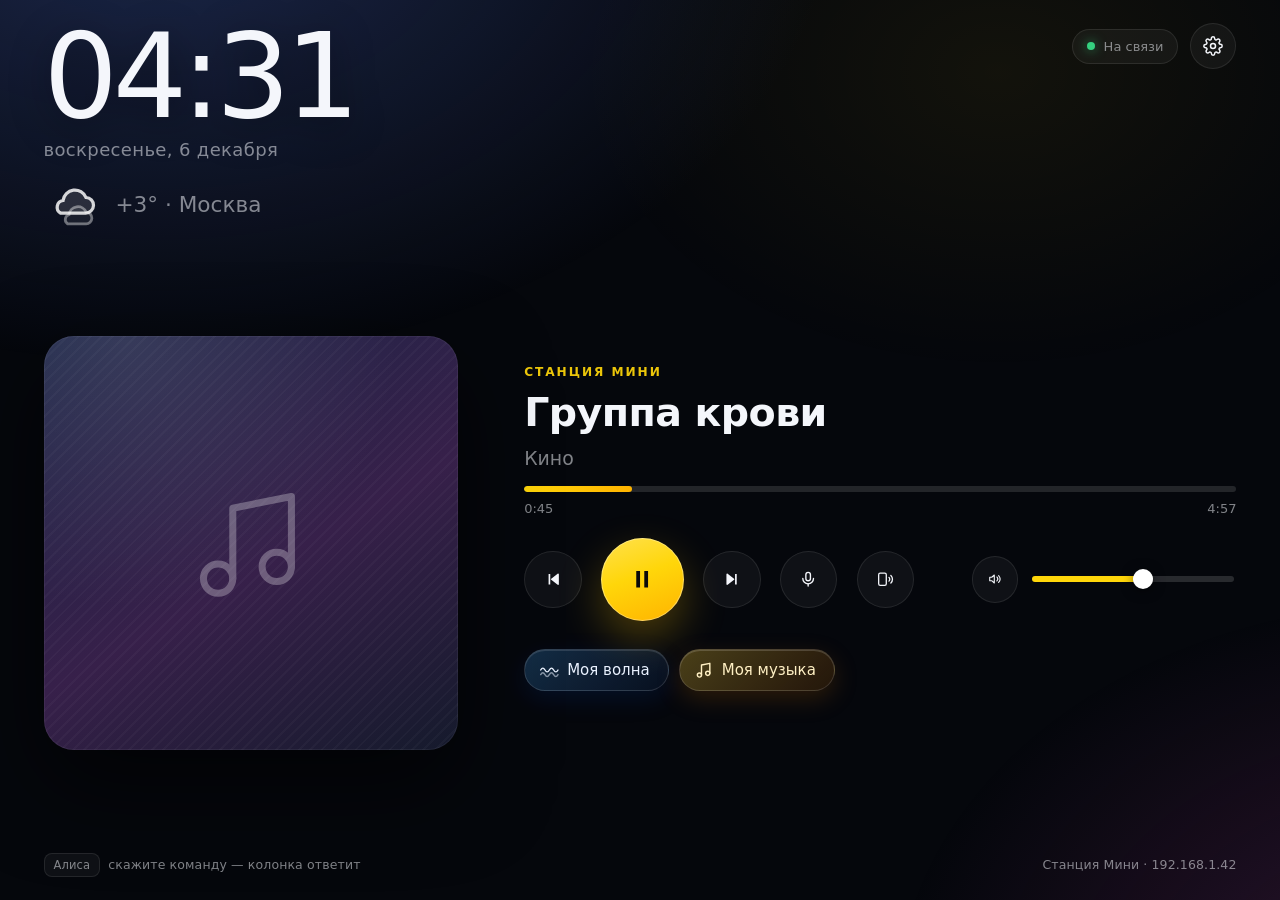
==== commit 81e2d299: "Add My Wave / My Music icon buttons to main screen" ====
--- a/theos/index.html
+++ b/theos/index.html
@@ -327,6 +327,24 @@
   @keyframes micpulse {
     50% { box-shadow: 0 0 0 9px rgba(255, 214, 10, .05); }
   }
+  .quickrow { display: flex; margin-top: 16px; }
+  .quickbtn {
+    display: flex; align-items: center; margin-right: 10px;
+    padding: 10px 18px 10px 14px; border-radius: 999px;
+    border: 1px solid rgba(255, 255, 255, .14);
+    color: #eaf2ff; font: inherit; font-size: 15px; cursor: pointer;
+    background: linear-gradient(135deg, rgba(70, 170, 255, .24), rgba(30, 90, 200, .10));
+    box-shadow: 0 8px 24px rgba(0, 60, 160, .18), inset 0 1px 0 rgba(255, 255, 255, .12);
+    transition: transform .15s ease, box-shadow .2s ease;
+  }
+  .quickbtn svg { width: 20px; height: 20px; margin-right: 8px; }
+  .quickbtn.tune {
+    background: linear-gradient(135deg, rgba(255, 210, 60, .28), rgba(255, 130, 0, .12));
+    color: #fff0c4;
+    box-shadow: 0 8px 24px rgba(180, 100, 0, .22), inset 0 1px 0 rgba(255, 255, 255, .16);
+  }
+  .quickbtn:active { transform: scale(.96); }
+
   .voice-hint { min-height: 16px; margin-top: 2px; color: var(--muted); font-size: 12.5px; letter-spacing: .01em;
     white-space: nowrap; overflow: hidden; text-overflow: ellipsis; }
   .volume { display: flex; align-items: center; gap: 12px; margin-left: clamp(18px, 3vw, 44px); flex: 1; max-width: 300px; min-width: 140px; }
@@ -519,6 +537,25 @@
           <input id="vol" type="range" min="0" max="100" value="50" aria-label="Громкость">
         </div>
       </div>
+
+      <div class="quickrow">
+        <button class="quickbtn wave" id="waveBtn">
+          <svg viewBox="0 0 24 24" fill="none" stroke="currentColor" stroke-width="1.7" stroke-linecap="round">
+            <path d="M2 12c1.8-3 3.4-3 5.2 0s3.4 3 5.2 0 3.4-3 5.2 0 3.4 3 5.2 0"></path>
+            <path d="M2 17.5c1.8-3 3.4-3 5.2 0s3.4 3 5.2 0 3.4-3 5.2 0 3.4 3 5.2 0" opacity=".55"></path>
+          </svg>
+          <span>Моя волна</span>
+        </button>
+        <button class="quickbtn tune" id="tuneBtn">
+          <svg viewBox="0 0 24 24" fill="none" stroke="currentColor" stroke-width="1.7" stroke-linecap="round" stroke-linejoin="round">
+            <path d="M9 18V6l10-2v12"></path>
+            <circle cx="6.5" cy="18" r="2.5"></circle>
+            <circle cx="16.5" cy="16" r="2.5"></circle>
+          </svg>
+          <span>Моя музыка</span>
+        </button>
+      </div>
+
       <div class="voice-hint" id="voiceHint"></div>
     </section>
   </main>
@@ -613,6 +650,8 @@
         <button class="btn" data-cmd="продолжи">Продолжи</button>
         <button class="btn" data-cmd="громче">Громче</button>
         <button class="btn" data-cmd="тише">Тише</button>
+        <button class="btn" data-cmd="включи мою волну">Моя волна</button>
+        <button class="btn" data-cmd="включи мою музыку">Моя музыка</button>
       </div>
       <p>Планшет слушает микрофоном и отправляет команды колонке — как будто вы сказали их Алисе.</p>
     </div>
@@ -1171,6 +1210,16 @@
   });
 
   // ------------------------------------------------------------- start
+  function quickCommand(text) {
+    if (api.sendText) api.sendText(text);
+    $("hintText").textContent = "Отправлено: «" + text + "»";
+    setTimeout(function () {
+      $("hintText").textContent = "скажите команду — колонка ответит";
+    }, 4000);
+  }
+  $("waveBtn").addEventListener("click", function () { quickCommand("включи мою волну"); });
+  $("tuneBtn").addEventListener("click", function () { quickCommand("включи мою музыку"); });
+
   posAt = Date.now();
   poll();
   setTimeout(function () {
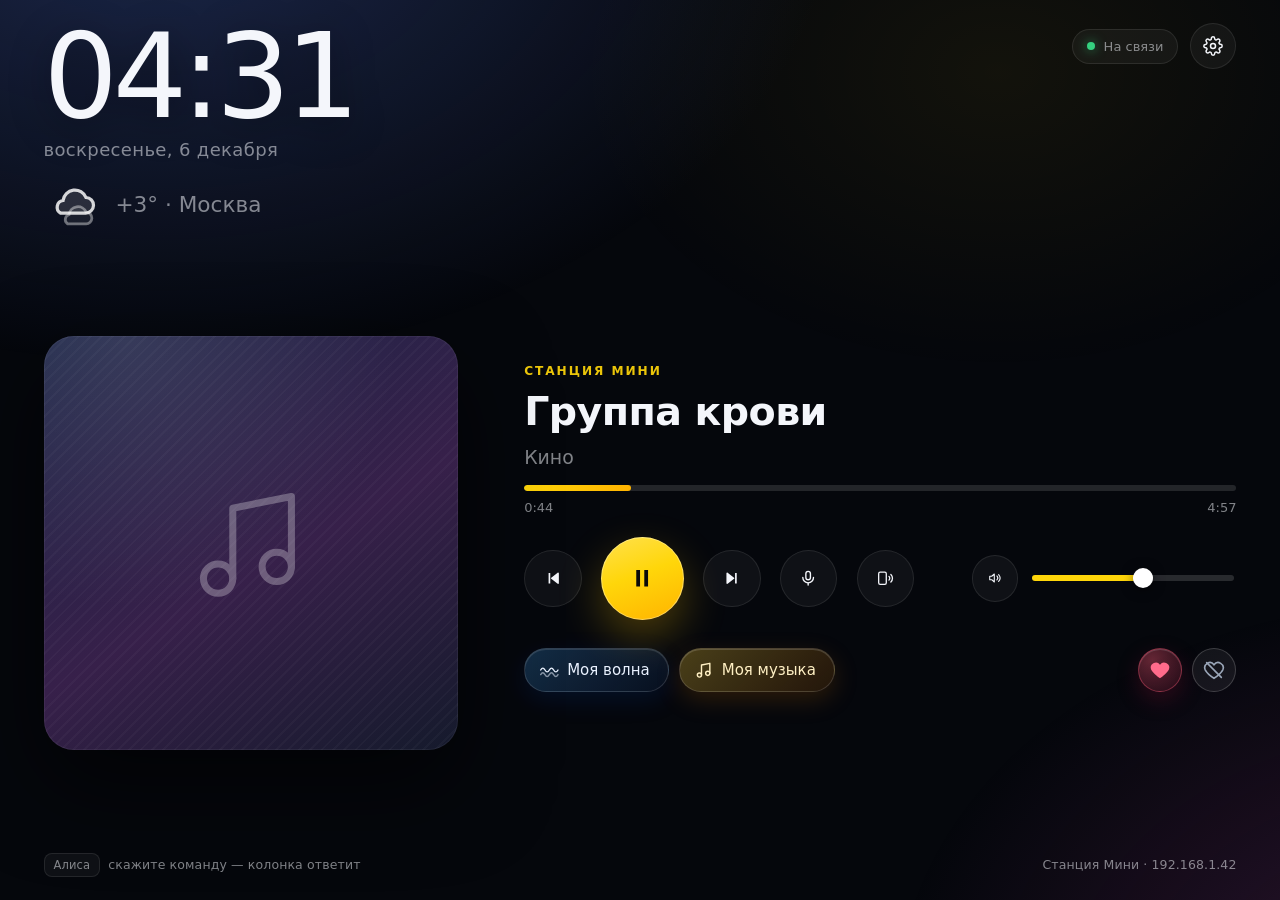
==== commit 2cca4d02: "Add like/dislike heart buttons" ====
--- a/theos/index.html
+++ b/theos/index.html
@@ -344,6 +344,25 @@
     box-shadow: 0 8px 24px rgba(180, 100, 0, .22), inset 0 1px 0 rgba(255, 255, 255, .16);
   }
   .quickbtn:active { transform: scale(.96); }
+
+  .likegroup { display: flex; align-items: center; margin-left: auto; }
+  .likebtn {
+    width: 44px; height: 44px; border-radius: 50%; margin-left: 10px;
+    display: flex; align-items: center; justify-content: center;
+    border: 1px solid rgba(255, 90, 120, .38);
+    background: radial-gradient(circle at 32% 26%, rgba(255, 90, 120, .38), rgba(120, 20, 50, .22));
+    color: #ff6b8b; cursor: pointer;
+    box-shadow: 0 8px 22px rgba(160, 20, 60, .25), inset 0 1px 0 rgba(255, 255, 255, .16);
+    transition: transform .15s ease;
+  }
+  .likebtn svg { width: 22px; height: 22px; }
+  .likebtn.dislike {
+    border-color: rgba(255, 255, 255, .18);
+    background: rgba(255, 255, 255, .06);
+    color: #9aa6b8;
+    box-shadow: none;
+  }
+  .likebtn:active { transform: scale(.9); }
 
   .voice-hint { min-height: 16px; margin-top: 2px; color: var(--muted); font-size: 12.5px; letter-spacing: .01em;
     white-space: nowrap; overflow: hidden; text-overflow: ellipsis; }
@@ -554,6 +573,19 @@
           </svg>
           <span>Моя музыка</span>
         </button>
+        <div class="likegroup">
+          <button class="likebtn" id="likeBtn" aria-label="Лайк">
+            <svg viewBox="0 0 24 24" fill="currentColor" stroke="none">
+              <path d="M12 21s-7.2-4.6-9.6-9.2A5.6 5.6 0 0 1 12 6.2a5.6 5.6 0 0 1 9.6 5.6C19.2 16.4 12 21 12 21z"></path>
+            </svg>
+          </button>
+          <button class="likebtn dislike" id="dislikeBtn" aria-label="Дизлайк">
+            <svg viewBox="0 0 24 24" fill="none" stroke="currentColor" stroke-width="1.8" stroke-linecap="round">
+              <path d="M12 21s-7.2-4.6-9.6-9.2A5.6 5.6 0 0 1 12 6.2a5.6 5.6 0 0 1 9.6 5.6C19.2 16.4 12 21 12 21z"></path>
+              <path d="M4 4l16 16"></path>
+            </svg>
+          </button>
+        </div>
       </div>
 
       <div class="voice-hint" id="voiceHint"></div>
@@ -1219,6 +1251,8 @@
   }
   $("waveBtn").addEventListener("click", function () { quickCommand("включи мою волну"); });
   $("tuneBtn").addEventListener("click", function () { quickCommand("включи мою музыку"); });
+  $("likeBtn").addEventListener("click", function () { quickCommand("лайк"); });
+  $("dislikeBtn").addEventListener("click", function () { quickCommand("дизлайк"); });
 
   posAt = Date.now();
   poll();
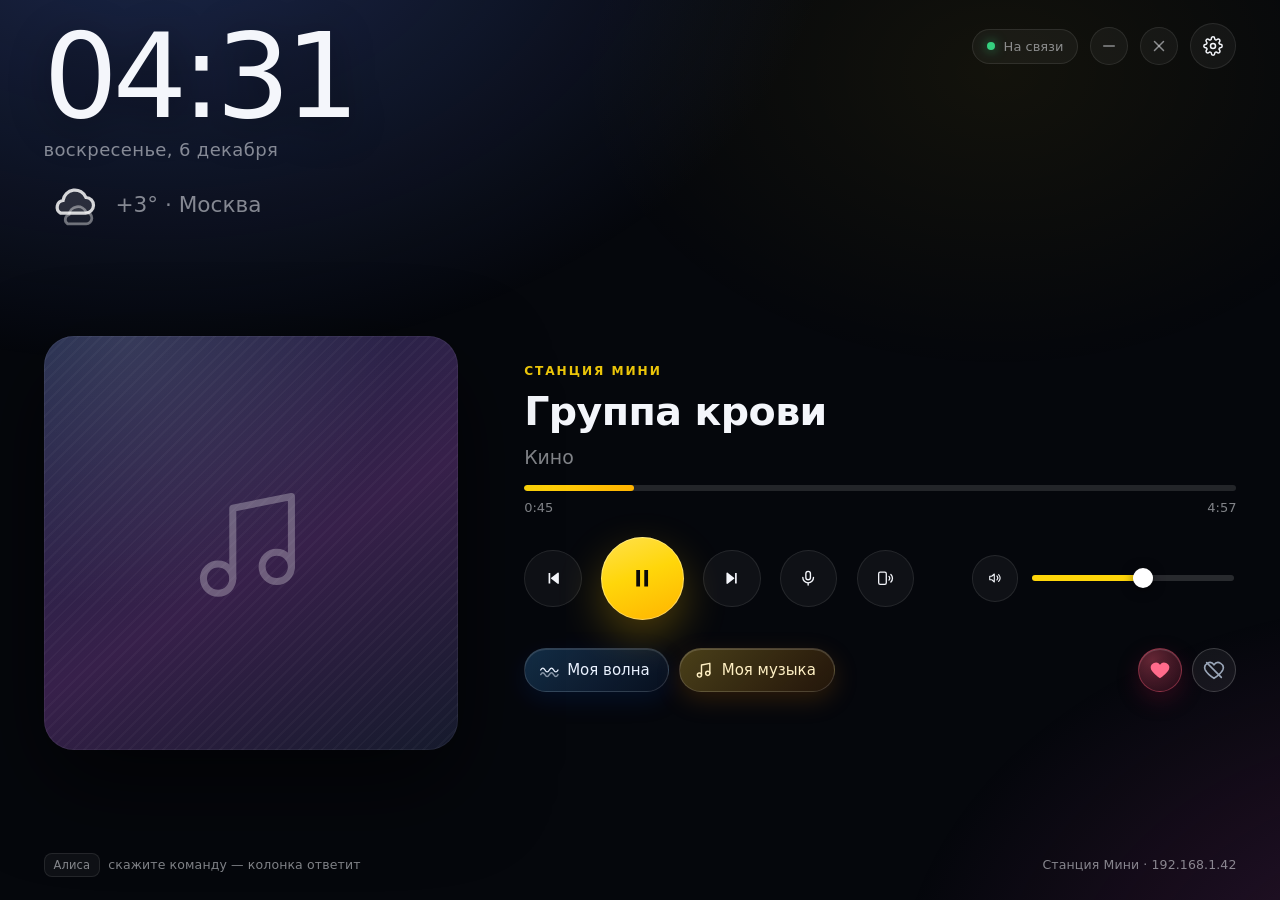
==== commit 851433db: "Add minimize/close buttons (hidden on iOS)" ====
--- a/theos/index.html
+++ b/theos/index.html
@@ -251,6 +251,7 @@
     transition: background .2s, transform .12s;
   }
   .iconbtn:active { transform: scale(.93); }
+  .iconbtn.mini { width: 38px; height: 38px; color: var(--muted); }
   /* ---------- main ---------- */
   main {
     display: grid; grid-template-columns: minmax(220px, 36%) 1fr;
@@ -488,6 +489,17 @@
     </div>
     <div class="topright">
       <div class="pill"><span class="dot" id="dot"></span><span id="statusText">Запуск…</span></div>
+      <button class="iconbtn mini" id="minBtn" aria-label="Свернуть">
+        <svg width="18" height="18" viewBox="0 0 24 24" fill="none" stroke="currentColor" stroke-width="2" stroke-linecap="round">
+          <path d="M5 12h14"></path>
+        </svg>
+      </button>
+      <button class="iconbtn mini" id="closeBtn" aria-label="Закрыть приложение">
+        <svg width="18" height="18" viewBox="0 0 24 24" fill="none" stroke="currentColor" stroke-width="2" stroke-linecap="round">
+          <path d="M6 6l12 12"></path>
+          <path d="M18 6L6 18"></path>
+        </svg>
+      </button>
       <button class="iconbtn" id="gear" aria-label="Настройки">
         <svg width="20" height="20" viewBox="0 0 24 24" fill="none" stroke="currentColor" stroke-width="1.8" stroke-linecap="round" stroke-linejoin="round">
           <circle cx="12" cy="12" r="3"></circle>
@@ -1253,6 +1265,12 @@
   $("tuneBtn").addEventListener("click", function () { quickCommand("включи мою музыку"); });
   $("likeBtn").addEventListener("click", function () { quickCommand("лайк"); });
   $("dislikeBtn").addEventListener("click", function () { quickCommand("дизлайк"); });
+  $("minBtn").addEventListener("click", function () { api.action("minimize", ""); });
+  $("closeBtn").addEventListener("click", function () { api.action("exit", ""); });
+  if (window.webkit && window.webkit.messageHandlers && window.webkit.messageHandlers.cmd) {
+    $("minBtn").style.display = "none";
+    $("closeBtn").style.display = "none";
+  }
 
   posAt = Date.now();
   poll();
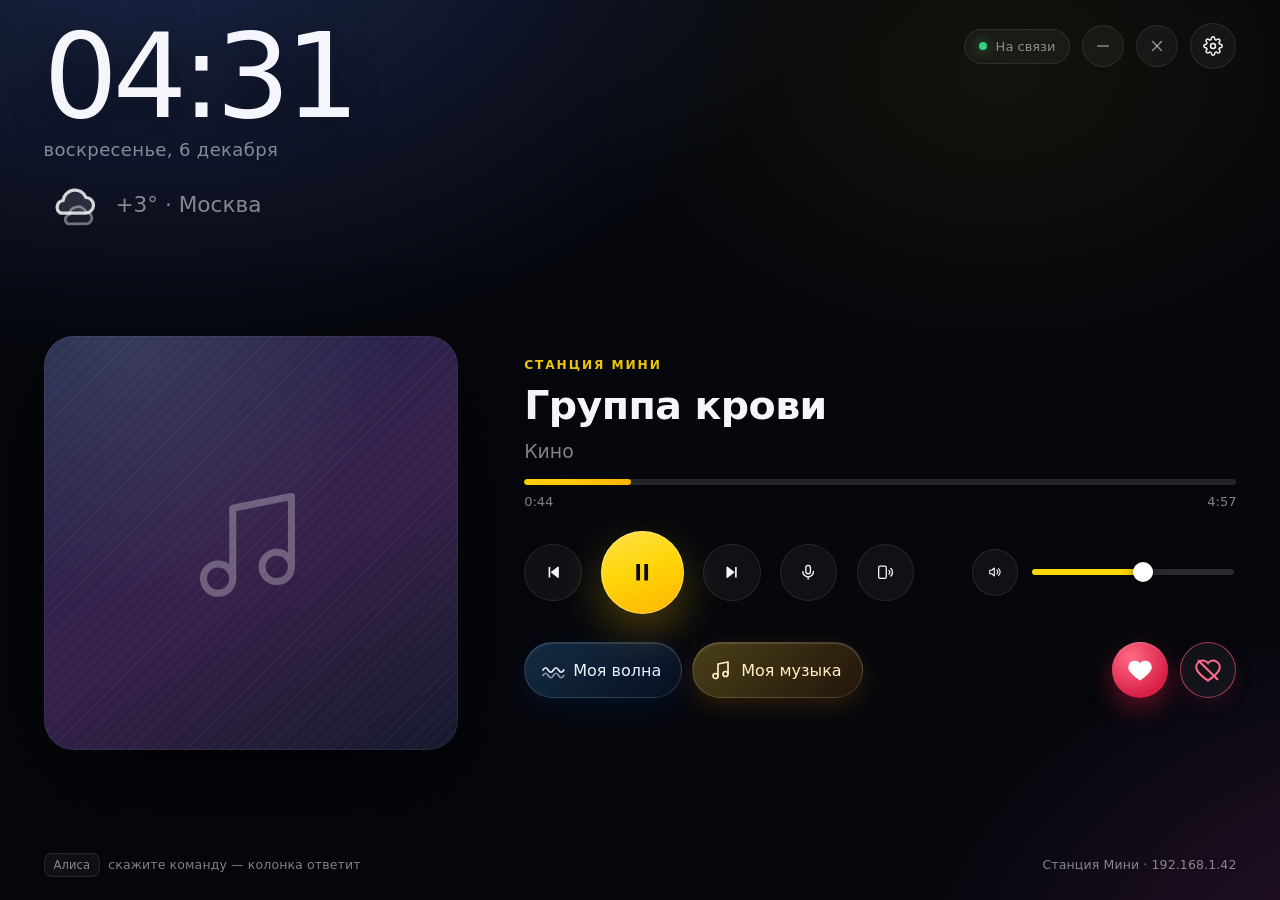
==== commit 0fd89680: "Bigger icons, red like circle" ====
--- a/theos/index.html
+++ b/theos/index.html
@@ -251,7 +251,7 @@
     transition: background .2s, transform .12s;
   }
   .iconbtn:active { transform: scale(.93); }
-  .iconbtn.mini { width: 38px; height: 38px; color: var(--muted); }
+  .iconbtn.mini { width: 42px; height: 42px; color: var(--muted); }
   /* ---------- main ---------- */
   main {
     display: grid; grid-template-columns: minmax(220px, 36%) 1fr;
@@ -331,14 +331,14 @@
   .quickrow { display: flex; margin-top: 16px; }
   .quickbtn {
     display: flex; align-items: center; margin-right: 10px;
-    padding: 10px 18px 10px 14px; border-radius: 999px;
+    padding: 12px 20px 12px 16px; border-radius: 999px;
     border: 1px solid rgba(255, 255, 255, .14);
-    color: #eaf2ff; font: inherit; font-size: 15px; cursor: pointer;
+    color: #eaf2ff; font: inherit; font-size: 16px; cursor: pointer;
     background: linear-gradient(135deg, rgba(70, 170, 255, .24), rgba(30, 90, 200, .10));
     box-shadow: 0 8px 24px rgba(0, 60, 160, .18), inset 0 1px 0 rgba(255, 255, 255, .12);
     transition: transform .15s ease, box-shadow .2s ease;
   }
-  .quickbtn svg { width: 20px; height: 20px; margin-right: 8px; }
+  .quickbtn svg { width: 24px; height: 24px; margin-right: 8px; }
   .quickbtn.tune {
     background: linear-gradient(135deg, rgba(255, 210, 60, .28), rgba(255, 130, 0, .12));
     color: #fff0c4;
@@ -348,20 +348,19 @@
 
   .likegroup { display: flex; align-items: center; margin-left: auto; }
   .likebtn {
-    width: 44px; height: 44px; border-radius: 50%; margin-left: 10px;
+    width: 56px; height: 56px; border-radius: 50%; margin-left: 12px;
     display: flex; align-items: center; justify-content: center;
-    border: 1px solid rgba(255, 90, 120, .38);
-    background: radial-gradient(circle at 32% 26%, rgba(255, 90, 120, .38), rgba(120, 20, 50, .22));
-    color: #ff6b8b; cursor: pointer;
-    box-shadow: 0 8px 22px rgba(160, 20, 60, .25), inset 0 1px 0 rgba(255, 255, 255, .16);
+    border: 0; color: #fff; cursor: pointer;
+    background: radial-gradient(circle at 34% 28%, #ff6a84, #d81f45 72%);
+    box-shadow: 0 10px 26px rgba(220, 30, 70, .42), inset 0 1px 0 rgba(255, 255, 255, .25);
     transition: transform .15s ease;
   }
-  .likebtn svg { width: 22px; height: 22px; }
+  .likebtn svg { width: 28px; height: 28px; }
   .likebtn.dislike {
-    border-color: rgba(255, 255, 255, .18);
-    background: rgba(255, 255, 255, .06);
-    color: #9aa6b8;
-    box-shadow: none;
+    border: 1.5px solid rgba(255, 90, 120, .6);
+    background: rgba(255, 255, 255, .05);
+    color: #ff6b8b;
+    box-shadow: 0 6px 18px rgba(160, 20, 60, .18);
   }
   .likebtn:active { transform: scale(.9); }
 
--- a/theos/legacy.css
+++ b/theos/legacy.css
@@ -152,6 +152,20 @@
   color: #f4f6fb !important;
 }
 
+html.legacy .iconbtn.mini {
+  width: 40px !important;
+  height: 40px !important;
+  border-color: #1f2530 !important;
+  background: #0f141d !important;
+  color: #8b93a7 !important;
+}
+
+html.legacy .quickbtn { font-size: 15px !important; padding: 11px 18px 11px 15px !important; }
+html.legacy .quickbtn svg { width: 22px !important; height: 22px !important; }
+html.legacy .likebtn { width: 52px !important; height: 52px !important; }
+html.legacy .likebtn svg { width: 26px !important; height: 26px !important; }
+html.legacy .likebtn.dislike { background: #12161f !important; }
+
 html.legacy main {
   display: -webkit-flex !important;
   display: flex !important;
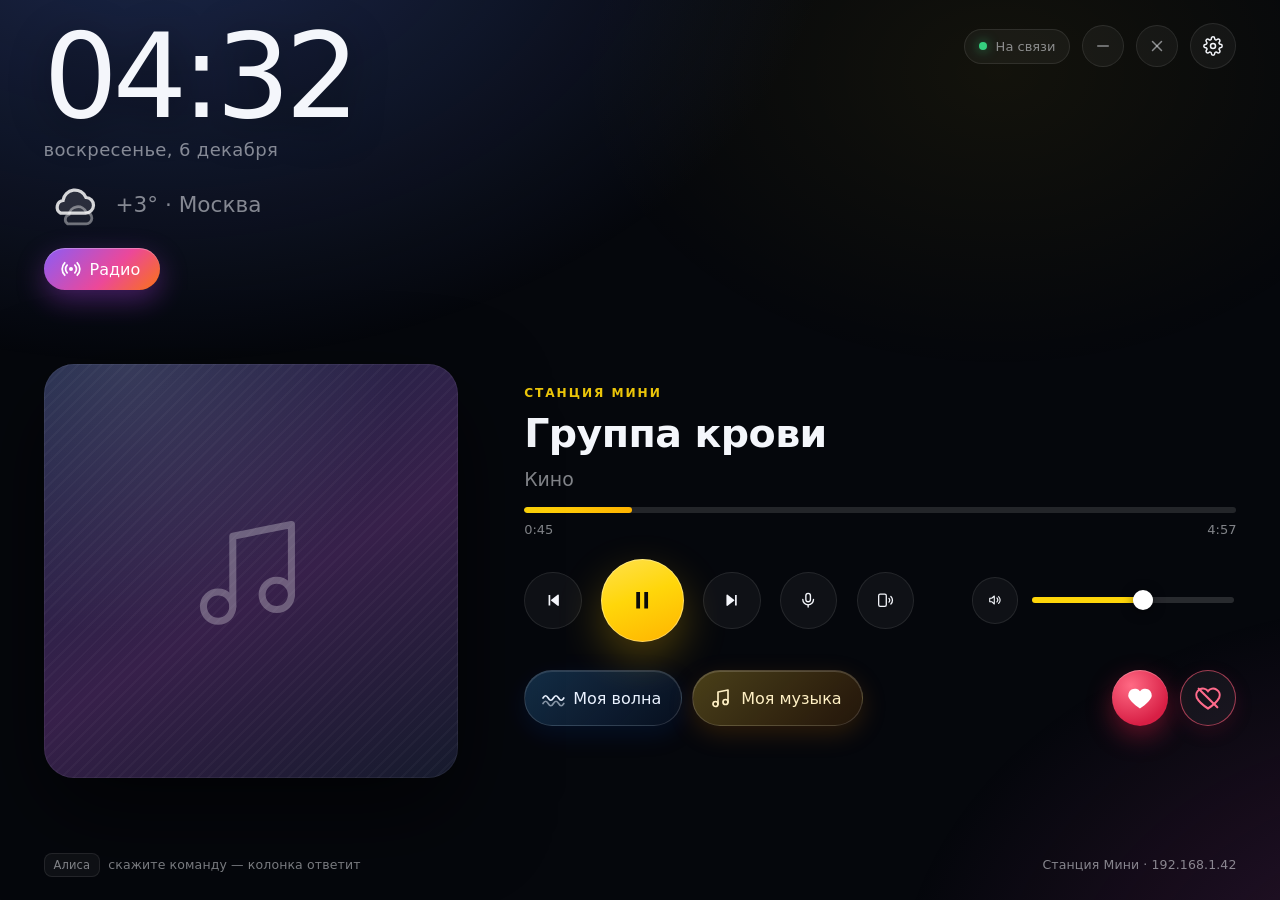
==== commit 2988cc91: "Add colorful Radio button near clock" ====
--- a/theos/index.html
+++ b/theos/index.html
@@ -209,6 +209,16 @@
   .chip.active { background: #ffd60a; border-color: #ffd60a; color: #1b1400; font-weight: 600; }
   .date { margin-top: 8px; color: var(--muted); font-size: clamp(15px, 2vh, 21px); letter-spacing: .02em; }
   .weather { margin-top: 14px; display: flex; align-items: center; gap: 12px; color: var(--muted); font-size: clamp(17px, 2.4vh, 26px); }
+  .radio-pill {
+    display: inline-flex; align-items: center; margin-top: 14px;
+    padding: 10px 20px 10px 16px; border-radius: 999px; border: 0;
+    color: #fff; font: inherit; font-size: 16px; cursor: pointer;
+    background: linear-gradient(135deg, #8b5cf6 0%, #ec4899 58%, #f97316 100%);
+    box-shadow: 0 10px 28px rgba(168, 60, 220, .38), inset 0 1px 0 rgba(255, 255, 255, .28);
+    transition: transform .15s ease;
+  }
+  .radio-pill svg { width: 22px; height: 22px; margin-right: 8px; }
+  .radio-pill:active { transform: scale(.95); }
   .wicon { width: 60px; height: 60px; flex: none; display: block; }
   .wicon svg { width: 100%; height: 100%; overflow: visible; }
   .wicon .rays { transform-box: view-box; transform-origin: 12px 12px; animation: w-spin 26s linear infinite; }
@@ -485,6 +495,16 @@
       <div class="weather" id="weather" style="display:none">
         <span class="wicon" id="wIco"></span><span id="wText"></span>
       </div>
+      <button class="radio-pill" id="radioBtn">
+        <svg viewBox="0 0 24 24" fill="none" stroke="currentColor" stroke-width="1.9" stroke-linecap="round">
+          <circle cx="12" cy="12" r="2.2" fill="currentColor" stroke="none"></circle>
+          <path d="M7.8 7.8a6 6 0 0 0 0 8.4"></path>
+          <path d="M16.2 7.8a6 6 0 0 1 0 8.4"></path>
+          <path d="M5.2 5.2a9.6 9.6 0 0 0 0 13.6"></path>
+          <path d="M18.8 5.2a9.6 9.6 0 0 1 0 13.6"></path>
+        </svg>
+        <span>Радио</span>
+      </button>
     </div>
     <div class="topright">
       <div class="pill"><span class="dot" id="dot"></span><span id="statusText">Запуск…</span></div>
@@ -1262,6 +1282,7 @@
   }
   $("waveBtn").addEventListener("click", function () { quickCommand("включи мою волну"); });
   $("tuneBtn").addEventListener("click", function () { quickCommand("включи мою музыку"); });
+  $("radioBtn").addEventListener("click", function () { quickCommand("включи радио"); });
   $("likeBtn").addEventListener("click", function () { quickCommand("лайк"); });
   $("dislikeBtn").addEventListener("click", function () { quickCommand("дизлайк"); });
   $("minBtn").addEventListener("click", function () { api.action("minimize", ""); });
--- a/theos/legacy.css
+++ b/theos/legacy.css
@@ -162,6 +162,13 @@
 
 html.legacy .quickbtn { font-size: 15px !important; padding: 11px 18px 11px 15px !important; }
 html.legacy .quickbtn svg { width: 22px !important; height: 22px !important; }
+html.legacy .radio-pill {
+  font-size: 15px !important;
+  padding: 9px 18px 9px 14px !important;
+  background: -webkit-linear-gradient(135deg, #8b5cf6 0%, #ec4899 58%, #f97316 100%) !important;
+  background: linear-gradient(135deg, #8b5cf6 0%, #ec4899 58%, #f97316 100%) !important;
+}
+html.legacy .radio-pill svg { width: 20px !important; height: 20px !important; }
 html.legacy .likebtn { width: 52px !important; height: 52px !important; }
 html.legacy .likebtn svg { width: 26px !important; height: 26px !important; }
 html.legacy .likebtn.dislike { background: #12161f !important; }
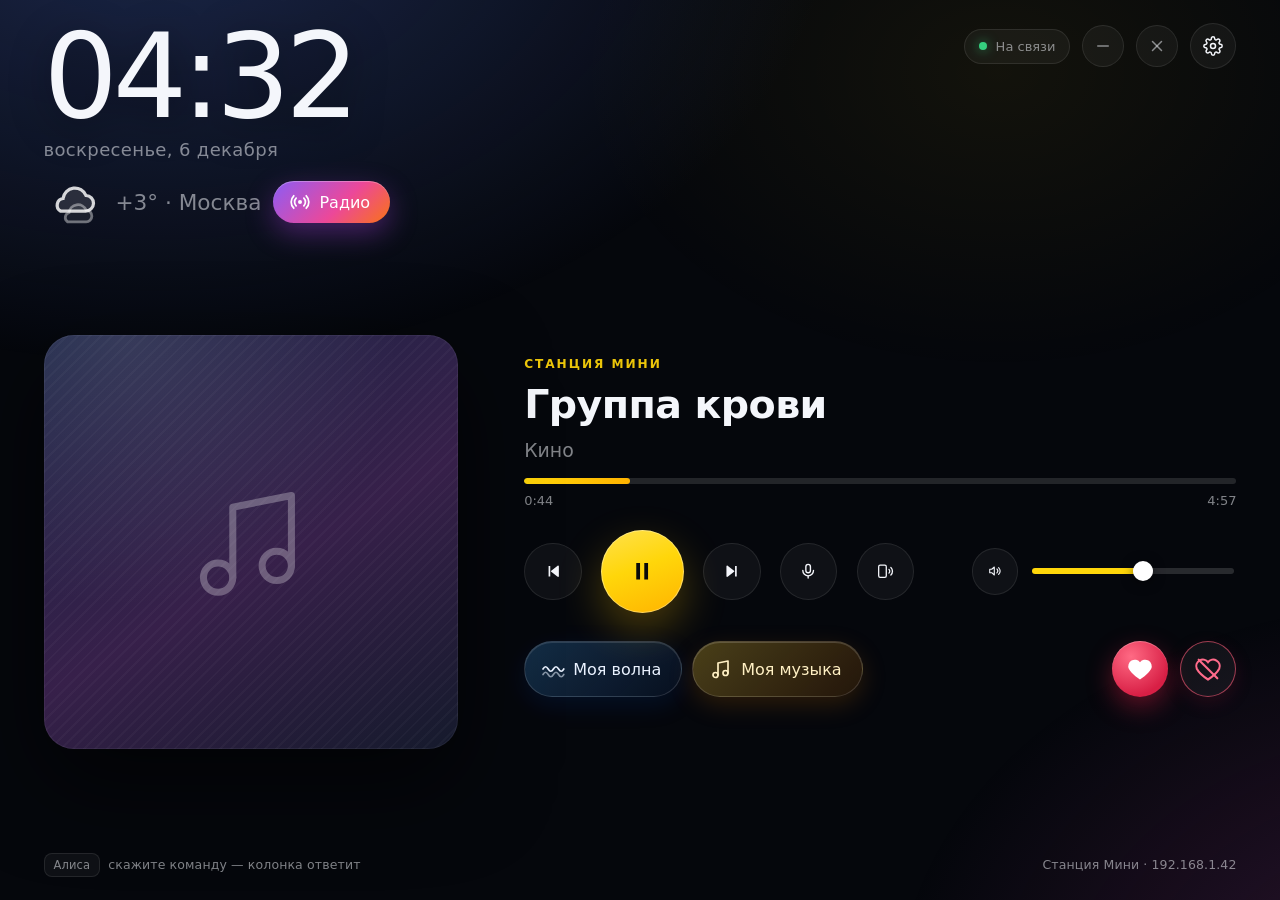
==== commit 2c75ac2b: "Place Radio inline with weather to avoid overlap" ====
--- a/theos/index.html
+++ b/theos/index.html
@@ -209,6 +209,9 @@
   .chip.active { background: #ffd60a; border-color: #ffd60a; color: #1b1400; font-weight: 600; }
   .date { margin-top: 8px; color: var(--muted); font-size: clamp(15px, 2vh, 21px); letter-spacing: .02em; }
   .weather { margin-top: 14px; display: flex; align-items: center; gap: 12px; color: var(--muted); font-size: clamp(17px, 2.4vh, 26px); }
+  .subrow { display: flex; align-items: center; margin-top: 12px; }
+  .subrow .weather { margin-top: 0; }
+  .subrow .radio-pill { margin-top: 0; margin-left: 12px; }
   .radio-pill {
     display: inline-flex; align-items: center; margin-top: 14px;
     padding: 10px 20px 10px 16px; border-radius: 999px; border: 0;
@@ -492,10 +495,11 @@
     <div class="timebox">
       <div class="clock" id="clock">00:00</div>
       <div class="date" id="date">—</div>
-      <div class="weather" id="weather" style="display:none">
-        <span class="wicon" id="wIco"></span><span id="wText"></span>
-      </div>
-      <button class="radio-pill" id="radioBtn">
+      <div class="subrow">
+        <div class="weather" id="weather" style="display:none">
+          <span class="wicon" id="wIco"></span><span id="wText"></span>
+        </div>
+        <button class="radio-pill" id="radioBtn">
         <svg viewBox="0 0 24 24" fill="none" stroke="currentColor" stroke-width="1.9" stroke-linecap="round">
           <circle cx="12" cy="12" r="2.2" fill="currentColor" stroke="none"></circle>
           <path d="M7.8 7.8a6 6 0 0 0 0 8.4"></path>
@@ -505,6 +509,7 @@
         </svg>
         <span>Радио</span>
       </button>
+      </div>
     </div>
     <div class="topright">
       <div class="pill"><span class="dot" id="dot"></span><span id="statusText">Запуск…</span></div>
--- a/theos/legacy.css
+++ b/theos/legacy.css
@@ -169,6 +169,9 @@
   background: linear-gradient(135deg, #8b5cf6 0%, #ec4899 58%, #f97316 100%) !important;
 }
 html.legacy .radio-pill svg { width: 20px !important; height: 20px !important; }
+html.legacy .subrow { display: -webkit-flex !important; display: flex !important; -webkit-align-items: center !important; align-items: center !important; }
+html.legacy .subrow .weather { margin-top: 0 !important; }
+html.legacy .subrow .radio-pill { margin-top: 0 !important; margin-left: 10px !important; }
 html.legacy .likebtn { width: 52px !important; height: 52px !important; }
 html.legacy .likebtn svg { width: 26px !important; height: 26px !important; }
 html.legacy .likebtn.dislike { background: #12161f !important; }
